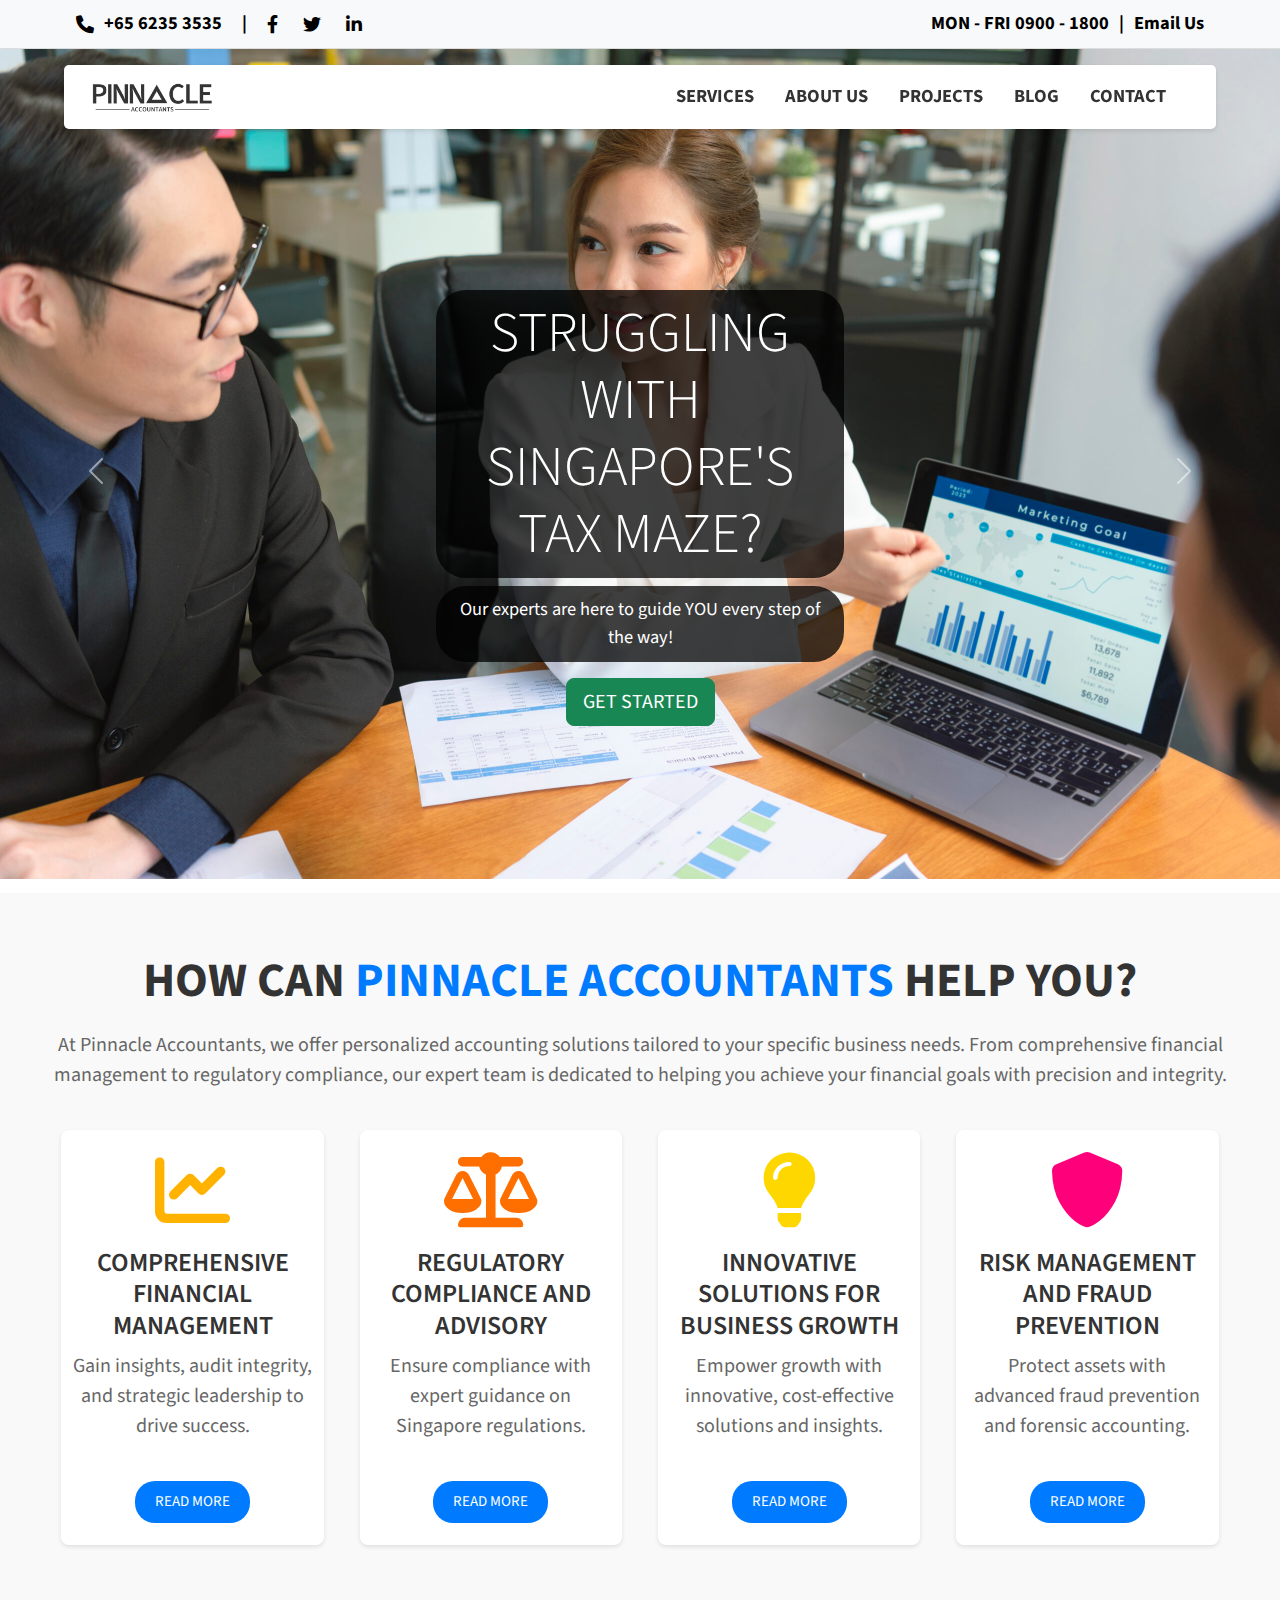
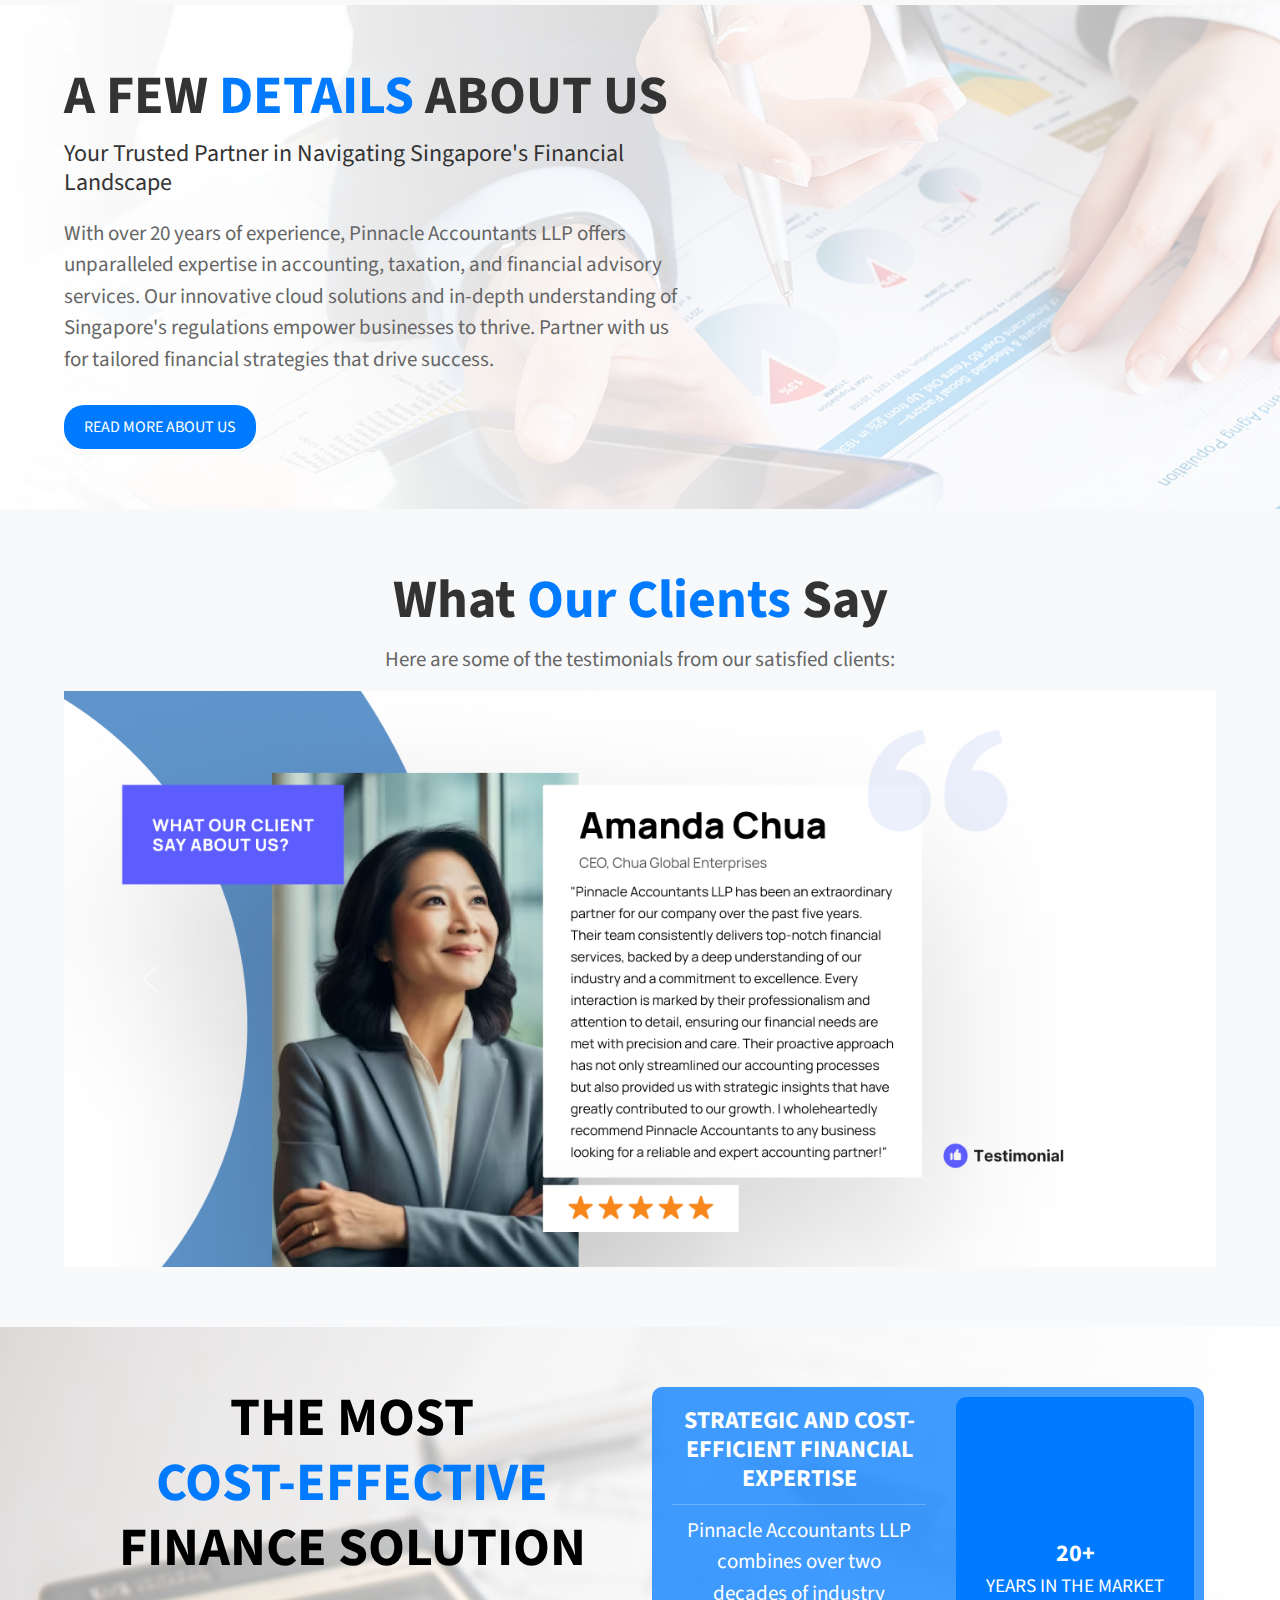
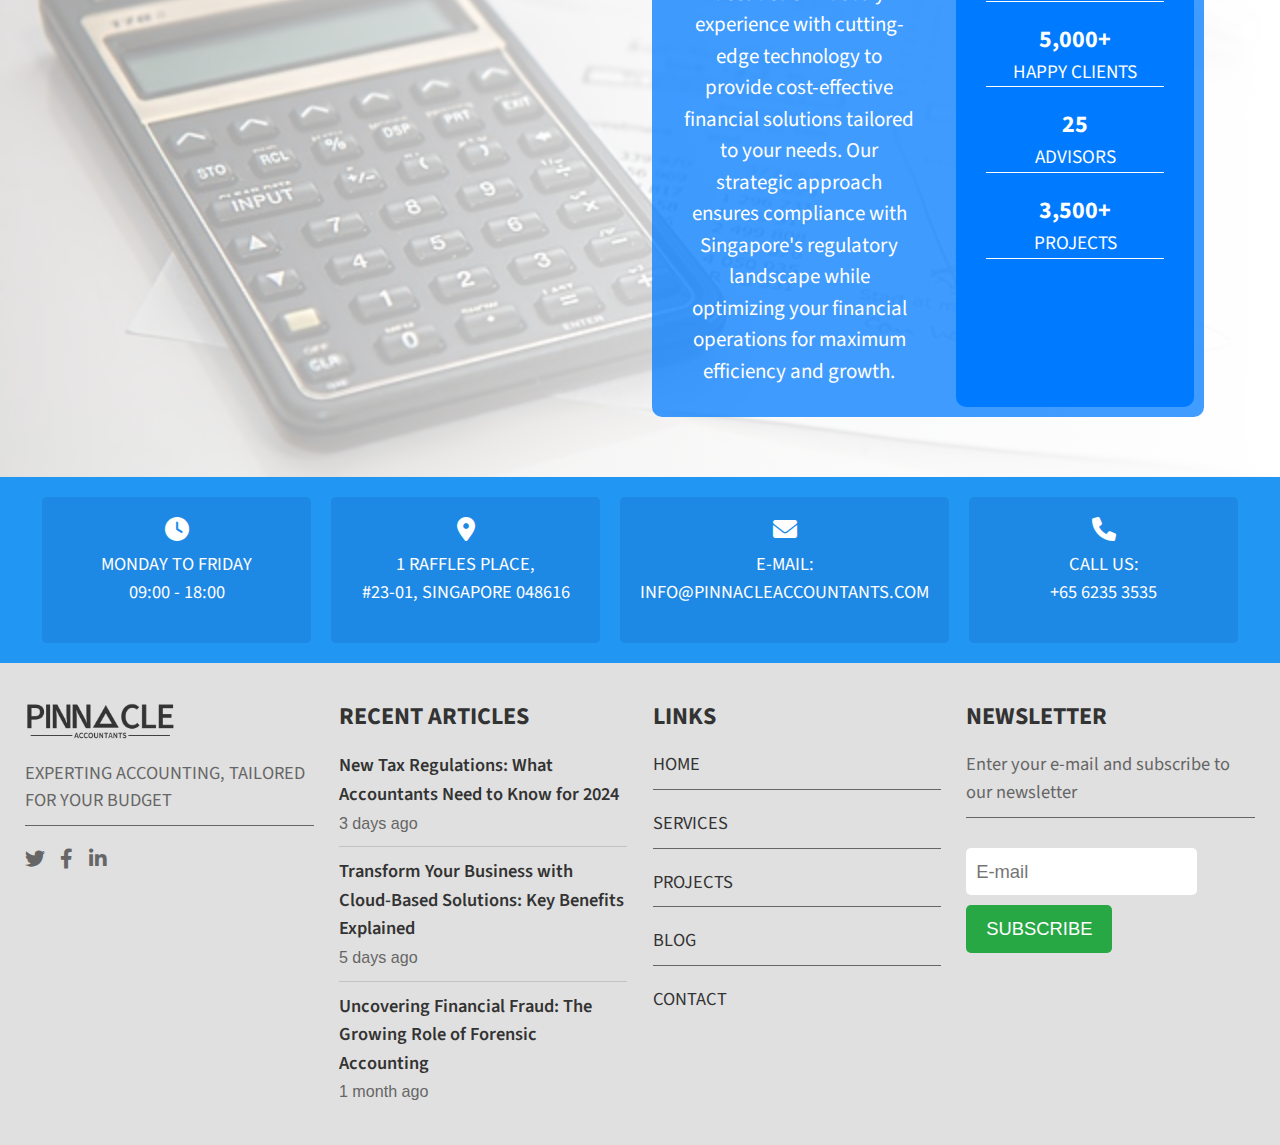
==== index.html @ a3f53d1e "chanegd the colour" ====
<!DOCTYPE html>
<html lang="en">

<head>
    <meta charset="UTF-8">
    <meta name="viewport" content="width=device-width, initial-scale=1.0">
    <title>Home | Pinnacle Associates LLP</title>
    <link rel="icon" type="image/x-icon" href="static/icons/favicon.ico">
    <link href="https://cdn.jsdelivr.net/npm/bootstrap@5.3.3/dist/css/bootstrap.min.css" rel="stylesheet">
    <link rel="stylesheet" href="https://cdnjs.cloudflare.com/ajax/libs/font-awesome/6.0.0-beta3/css/all.min.css">
    <link href="https://fonts.googleapis.com/css2?family=Source+Sans+3:wght@400;700&display=swap" rel="stylesheet">
    <link rel="stylesheet" href="styles.css">
</head>

<body>
    <!-- Header -->
    <!-- Top Navbar -->
    <nav class="header-top-navbar">
        <div class="container-fluid">
            <div class="row align-items-center">
                <div class="col-md-6 d-flex justify-content-start">
                    <div class="contact-info">
                        <i class="fas fa-phone"></i><span>+65 6235 3535</span>
                        <span class="divider">|</span>
                        <i class="fab fa-facebook-f"></i>
                        <i class="fab fa-twitter"></i>
                        <i class="fab fa-linkedin-in"></i>
                    </div>
                </div>
                <div class="col-md-6 d-flex justify-content-end">
                    <div class="working-hours">
                        <span>MON - FRI 0900 - 1800</span>
                        <span class="divider">|</span>
                        <span>Email Us</span>
                    </div>
                </div>
            </div>
        </div>
    </nav>

    <!-- Main Carousel -->
    <div id="mainCarousel" class="carousel slide" data-bs-ride="carousel">
        <!-- Main Navbar (fixed position within the carousel) -->
        <nav class="navbar navbar-expand-lg navbar-light header-main-navbar">
            <div class="container-fluid header-navbar-container">
                <a class="navbar-brand" href="#">
                    <img src="./static/logo/logo.png" alt="Logo" height="30">
                </a>
                <button class="navbar-toggler" type="button" data-bs-toggle="collapse"
                    data-bs-target="#headerMainNavbar" aria-controls="headerMainNavbar" aria-expanded="false"
                    aria-label="Toggle navigation">
                    <span class="navbar-toggler-icon"></span>
                </button>
                <div class="collapse navbar-collapse" id="headerMainNavbar">
                    <ul class="navbar-nav ms-auto">
                        <li class="nav-item">
                            <a class="nav-link" href="services.html">SERVICES</a>
                        </li>
                        <li class="nav-item">
                            <a class="nav-link" href="#">ABOUT US</a>
                        </li>
                        <li class="nav-item">
                            <a class="nav-link" href="#">PROJECTS</a>
                        </li>
                        <li class="nav-item">
                            <a class="nav-link" href="#">BLOG</a>
                        </li>
                        <li class="nav-item">
                            <a class="nav-link" href="contact.html">CONTACT</a>
                        </li>
                    </ul>
                </div>
            </div>
        </nav>
        <div class="carousel-inner">
            <!-- Item 1 Carousel -->
            <div class="carousel-item active">
                <img src="./static/index_page/index_carousel_1.jpg" class="d-block w-100" alt="...">
                <div class="carousel-caption d-none d-md-block">
                    <h1 class="display-4">STRUGGLING WITH SINGAPORE'S TAX MAZE?</h1>
                    <p>Our experts are here to guide YOU every step of the way!</p>
                    <a href="#" class="btn btn-success btn-lg">GET STARTED</a>
                </div>
            </div>
            <!-- Item 2 Carousel -->
            <div class="carousel-item">
                <img src="./static/index_page/index_carousel_2.jpg" class="d-block w-100" alt="...">
                <div class="carousel-caption d-none d-md-block">
                    <h1 class="display-4">UNLOCKING NEW OPPORTUNITIES IN SINGAPORE?</h1>
                    <p>Tailored Accounting Solutions From Industry Experts for Local Success! </p>
                    <a href="#" class="btn btn-success btn-lg">GET STARTED</a>
                </div>
            </div>
            <!-- Item 3 Carousel -->
            <div class="carousel-item">
                <img src="./static/index_page/index_carousel_3.png" class="d-block w-100" alt="...">
                <div class="carousel-caption d-none d-md-block">
                    <h1 class="display-4">COMPANY ALIGNED WITH SINGAPORE'S REGULATIONS?</h1>
                    <p>Partner With Us for A Peace of Mind!</p>
                    <a href="#" class="btn btn-success btn-lg">GET STARTED</a>
                </div>
            </div>
        </div>
        <button class="carousel-control-prev" type="button" data-bs-target="#mainCarousel" data-bs-slide="prev"
            style="z-index: 1;">
            <span class="carousel-control-prev-icon" aria-hidden="true"></span>
            <span class="visually-hidden">Previous</span>
        </button>
        <button class="carousel-control-next" type="button" data-bs-target="#mainCarousel" data-bs-slide="next"
            style="z-index: 1;">
            <span class="carousel-control-next-icon" aria-hidden="true"></span>
            <span class="visually-hidden">Next</span>
        </button>
    </div>
    <!-- Header Ends -->

    <!-- Services Section -->
    <div id="index-services" class="services-section">
        <div class="container-fluid text-center">
            <h2>HOW CAN <span class="highlight">PINNACLE ACCOUNTANTS</span> HELP YOU?</h2>
            <p>At Pinnacle Accountants, we offer personalized accounting solutions tailored to your specific business needs. From comprehensive financial management to regulatory compliance, our expert team is dedicated to helping you achieve your financial goals with precision and integrity.</p>
            <div class="services-row">
                <div class="service-box">
                    <i class="icon fas fa-chart-line" style="color: #ffb300;"></i>
                    <h3>COMPREHENSIVE FINANCIAL MANAGEMENT</h3>
                    <p>Gain insights, audit integrity, and strategic leadership to drive success.</p>
                    <button class="btn btn-primary">Read More</button>
                </div>
                <div class="service-box">
                    <i class="icon fas fa-balance-scale" style="color: #ff6f00;"></i>
                    <h3>REGULATORY COMPLIANCE AND ADVISORY</h3>
                    <p>Ensure compliance with expert guidance on Singapore regulations.</p>
                    <button class="btn btn-primary">Read More</button>
                </div>
                <div class="service-box">
                    <i class="icon fas fa-lightbulb" style="color: #ffd700"></i>
                    <h3>INNOVATIVE SOLUTIONS FOR BUSINESS GROWTH</h3>
                    <p>Empower growth with innovative, cost-effective solutions and insights.</p>
                    <button class="btn btn-primary">Read More</button>
                </div>
                <div class="service-box">
                    <i class="icon fas fa-shield-alt" style="color: #ff007b;"></i>
                    <h3>RISK MANAGEMENT AND FRAUD PREVENTION</h3>
                    <p>Protect assets with advanced fraud prevention and forensic accounting.</p>
                    <button class="btn btn-primary">Read More</button>
                </div>
            </div>
        </div>
    </div>
    <!-- End Services Section -->

    <!-- Details Section -->
    <div id="index-details" class="details-section">
        <div class="details-content">
            <h2>A FEW <span class="highlight">DETAILS</span> ABOUT US</h2>
            <h3>Your Trusted Partner in Navigating Singapore's Financial Landscape</h3>
            <p>
                With over 20 years of experience, Pinnacle Accountants LLP offers unparalleled expertise in accounting,
                taxation, and financial advisory services. Our innovative cloud solutions and in-depth understanding of
                Singapore's regulations empower businesses to thrive. Partner with us for tailored financial strategies
                that drive success. </p>
            <button class="btn btn-primary">Read more about us</button>
        </div>
    </div>
    <!-- End Details Section -->

    <!-- Testimonial Section -->
    <div id="index-testimonial" class="testimonial-section">
        <div class="testimonial-content text-center">
            <h2>What <span class="highlight">Our Clients</span> Say</h2>
            <p>Here are some of the testimonials from our satisfied clients:</p>
        </div>

        <div id="testimonialCarousel" class="carousel slide" data-bs-ride="carousel">
            <div class="carousel-inner">
                <div class="carousel-item active">
                    <img src="./static/index_page/testimonials/slide1.png" class="d-block w-100" alt="Testimonial 1">
                    <div class="carousel-caption d-none d-md-block">
                    </div>
                </div>
                <div class="carousel-item">
                    <img src="./static/index_page/testimonials/slide2.png" class="d-block w-100" alt="Testimonial 2">
                    <div class="carousel-caption d-none d-md-block">
                    </div>
                </div>
                <div class="carousel-item">
                    <img src="./static/index_page/testimonials/slide3.png" class="d-block w-100" alt="Testimonial 2">
                    <div class="carousel-caption d-none d-md-block">
                    </div>
                </div>
            </div>
            <button class="carousel-control-prev" type="button" data-bs-target="#testimonialCarousel"
                data-bs-slide="prev">
                <span class="carousel-control-prev-icon" aria-hidden="true"></span>
                <span class="visually-hidden">Previous</span>
            </button>
            <button class="carousel-control-next" type="button" data-bs-target="#testimonialCarousel"
                data-bs-slide="next">
                <span class="carousel-control-next-icon" aria-hidden="true"></span>
                <span class="visually-hidden">Next</span>
            </button>
        </div>
    </div>
    <!-- stats section -->
    <div id="index-stats" class="stats-section">
        <div class="container-fluid">
            <div class="row">
                <div class="col-lg-6">
                    <h2 class="title">
                        THE MOST <span class="highlight"><br>COST-EFFECTIVE</span><br> FINANCE SOLUTION
                    </h2>
                </div>
                <div class="col-lg-6">
                    <div class="stats-content d-flex">
                        <div class="info-box">
                            <h2>STRATEGIC AND COST-EFFICIENT FINANCIAL EXPERTISE</h2>
                            <hr>
                            <p>
                                Pinnacle Accountants LLP combines over two decades of industry experience with
                                cutting-edge technology to provide cost-effective financial solutions tailored to your
                                needs. Our strategic approach ensures compliance with Singapore's regulatory landscape
                                while optimizing your financial operations for maximum efficiency and growth.
                            </p>
                        </div>
                        <ul class="stats-list">
                            <li><strong>20+</strong> YEARS IN THE MARKET</li>
                            <li><strong>5,000+</strong> HAPPY CLIENTS</li>
                            <li><strong>25</strong> ADVISORS</li>
                            <li><strong>3,500+</strong> PROJECTS</li>
                        </ul>
                    </div>
                </div>
            </div>
        </div>
    </div>
    <!-- Footer Starts -->
    <footer>
        <!-- Contact Us Section -->
        <div class="contact-us">
            <div class="contact-box">
                <i class="fas fa-clock"></i>
                <p>MONDAY TO FRIDAY<br>09:00 - 18:00</p>
            </div>
            <div class="contact-box">
                <i class="fas fa-map-marker-alt"></i>
                <p>1 RAFFLES PLACE,<br>#23-01, SINGAPORE 048616</p>
            </div>
            <div class="contact-box">
                <i class="fas fa-envelope"></i>
                <p>E-MAIL:<br>INFO@PINNACLEACCOUNTANTS.COM</p>
            </div>
            <div class="contact-box">
                <i class="fas fa-phone"></i>
                <p>CALL US:<br>+65 6235 3535</p>
            </div>
        </div>

        <!-- Bottom Footer -->
        <div class="footer-bottom">
            <div class="footer-section">
                <img src="./static/logo/logo.png" alt="PALLP Logo" class="footer-logo">
                <p>EXPERTING ACCOUNTING, TAILORED FOR YOUR BUDGET</p>
                <div class="social-icons">
                    <i class="fab fa-twitter"></i>
                    <i class="fab fa-facebook-f"></i>
                    <i class="fab fa-linkedin-in"></i>
                </div>
            </div>
            <div class="footer-section">
                <h2>RECENT ARTICLES</h2>
                <div class="news-item">
                    <a href="#">New Tax Regulations: What Accountants Need to Know for 2024</a>
                    <br><small>3 days ago</small>
                </div>
                <hr>
                <div class="news-item">
                    <a href="#">Transform Your Business with Cloud-Based Solutions: Key Benefits Explained</a>
                    <br><small>5 days ago</small>
                </div>
                <hr>
                <div class="news-item">
                    <a href="#">Uncovering Financial Fraud: The Growing Role of Forensic Accounting</a>
                    <br><small>1 month ago</small>
                </div>
            </div>
            <div class="footer-section" id="footer-links">
                <h2>LINKS</h2>
                <p><a href="index.html">HOME</a></p>
                <p><a href="services.html">SERVICES</a></p>
                <p><a href="#">PROJECTS</a></p>
                <p><a href="#">BLOG</a></p>
                <p><a href="contact.html">CONTACT</a></p>
            </div>
            <div class="footer-section">
                <h2>NEWSLETTER</h2>
                <p>Enter your e-mail and subscribe to our newsletter</p>
                <input type="email" placeholder="E-mail">
                <button>SUBSCRIBE</button>
            </div>
        </div>
    </footer>
    <!-- Footer Ends -->

    <!-- Bootstrap JS -->
    <script src="https://cdn.jsdelivr.net/npm/bootstrap@5.3.3/dist/js/bootstrap.bundle.min.js"></script>
</body>

</html>
---- styles.css ----
/* Body Styles */
body {
    font-family: 'Source Sans 3', sans-serif;
    font-size: 115% !important;
}

* {
    box-sizing: border-box;
}

body, html {
    overflow-x: hidden;
}

h1, h2, h3, h4, h5, h6, p, a, nav, footer {
    font-family: 'Source Sans 3', sans-serif;
    
}

/* Header CSS Start */

/* General Header Styles */
.header-top-navbar {
    background-color: #f8f9fa;
    padding: 10px 5%;
    font-weight: bold;
    color: black;
    border-bottom: 1px solid #ddd;
}

.contact-info,
.working-hours {
    display: flex;
    align-items: center;
    gap: 10px; 
    color: black;
}

.contact-info i,
.contact-info span,
.working-hours span {
    color: black;
}

.contact-info .divider {
    margin: 0 10px;
    color: black;
}

.contact-info i {
    font-size: 18px;
}

.contact-info span,
.working-hours span {
    cursor: pointer;
}

.contact-info i:hover,
.working-hours span:hover {
    color: #007bff;
}

.contact-info i + i {
    margin-left: 15px;
}


/* Main Navbar Styles */
.header-main-navbar {
    position: absolute;
    top: 2%;
    left: 5%;
    right: 5%;
    background-color: white;
    border-radius: 5px;
    padding: 10px 15px;
    box-shadow: 0 2px 4px rgba(0, 0, 0, 0.1);
    font-optical-sizing: auto;
    font-weight: bold;
    font-style: normal;
    z-index: 3;
}

.header-navbar-container {
    margin: 0 auto;
}

.header-main-navbar .navbar-brand img {
    max-height: 50px;
}

.header-main-navbar .navbar-nav .nav-link {
    color: #333;
    font-weight: bold;
    margin-right: 15px;
}

.header-main-navbar .navbar-nav .nav-link:hover {
    color: #007bff;
}

/* Carousel Styles */
.carousel-inner {
    position: relative;
}

#mainCarousel .carousel-item {
    height: calc(100vh - 56px);
    background-size: cover;
    background-position: center;
}

#mainCarousel .carousel-caption {
    position: absolute;
    top: 50%;
    left: 50%;
    transform: translate(-50%, -50%);
    color: white;
    text-align: center;
    padding: 20px;
    z-index: 2;
}

#mainCarousel .carousel-caption h1,
#mainCarousel .carousel-caption p {
    background: rgba(0, 0, 0, 0.75);
    padding: 10px;
    border-radius: 30px;
}

#mainCarousel .carousel-control-prev-icon,
#mainCarousel .carousel-control-next-icon {
    background-color: transparent;
    border-radius: 50%;
}

/* Header CSS Ends */

/* Header for contact and services*/
/* Carousel Image Container */
/* Custom Main Navbar for Services and Contact Pages */
.custom-main-navbar {
    position: absolute;
    top: 2%;
    left: 5%;
    right: 5%;
    background-color: rgba(255, 255, 255, 0.8); 
    z-index: 1000;
    padding: 10px;
    border-radius: 5px;
    font-optical-sizing: auto;
    font-weight: bold;
    font-style: normal;
    box-shadow: 0 2px 4px rgba(0, 0, 0, 0.1);
}

.custom-main-navbar .navbar-brand img {
    max-height: 50px;
}

.custom-main-navbar .navbar-nav .nav-link {
    color: #333;
    font-weight: bold;
    margin-right: 15px;
}

.custom-main-navbar .navbar-nav .nav-link:hover {
    color: #007bff;
}

/* Carousel Image Container */
.carousel-image-container {
    position: relative;
    width: 100%;
    height: 650px;
    overflow: hidden;
}

.carousel-image {
    width: 100%;
    height: 100%;
    object-fit: cover;
    background-color: rgba(0, 0, 0, 0.2); 
}

.carousel-text {
    position: absolute;
    top: 50%;
    left: 50%;
    transform: translate(-50%, -50%);
    text-align: center;
    color: white;
    background: rgba(0, 0, 0, 0.75); 
    padding: 20px;
}

.carousel-text h1,
.carousel-text p {
    margin: 0;
}

/* Footer Divider */
.footer-divider {
    border: 0;
    border-top: 1px solid #666;
    margin: 20px 0;
}

/* Footer Links */
.footer-section p {
    margin-bottom: 10px;
    position: relative;
}

.footer-section p:not(:last-child) {
    border-bottom: 1px solid #666;
    padding-bottom: 10px;
    margin-bottom: 20px;
}

/* Header for contact and services ends here */

/* Footer CSS Starts */
footer {
    font-family: Arial, sans-serif;
    color: #fff;
    margin: 0;
    padding: 0;
}

/* Contact Us Section */
.contact-us {
    display: flex;
    justify-content: space-around;
    background-color: #2196F3;
    padding: 20px 2.5%;
}

.contact-box {
    flex: 1;
    margin: 0 10px;
    text-align: center;
    padding: 20px;
    background-color: #1e88e5;
    border-radius: 5px;
}

.contact-box i {
    font-size: 24px;
    margin-bottom: 10px;
    display: block;
}

/* Bottom Footer */
.footer-bottom {
    display: flex;
    justify-content: space-around;
    background-color: #e0e0e0;
    padding: 40px 1%;
    color: #666666;
    border-top: none;
}

.footer-section {
    flex: 1;
    margin: 0 1%;
    text-align: left;
}

.footer-logo {
    width: 150px;
    margin-bottom: 20px;
}

.footer-section h2 {
    color: #333333;
    margin-bottom: 20px;
    font-size: 24px;
    font-weight: bold;
}

.footer-section p {
    color: #666666;
    margin-bottom: 10px;
    position: relative;
}

.footer-section p:not(:last-child) {
    border-bottom: 1px solid #666666;
    padding-bottom: 10px;
    margin-bottom: 20px;
}

.news-item a, .footer-section a {
    color: #333333;
    text-decoration: none;
    font-weight: 600;
}

.news-item a:hover, .footer-section a:hover {
    text-decoration: underline;
}

#footer-links a {
    font-weight: normal; 
    color: #333333; 
    text-decoration: none; 
}

#footer-links a:hover {
    text-decoration: underline;
}

hr {
    border: 0;
    border-top: 1px solid #666;
    margin: 10px 0;
}

.social-icons {
    margin-top: 20px;
}

.footer-section .social-icons i {
    font-size: 20px;
    margin-right: 10px;
    cursor: pointer;
}

.footer-section input[type="email"] {
    padding: 10px;
    margin-top: 10px;
    width: 80%;
    border: none;
    border-radius: 5px;
}

.footer-section button {
    padding: 10px 20px;
    background-color: #28a745;
    color: #fff;
    border: none;
    cursor: pointer;
    margin-top: 10px;
    border-radius: 5px;
}

.footer-section button:hover {
    background-color: #218838;
}

/* Footer CSS Ends */

/* index.html CSS */

#index-services {
    padding: 60px 0;
    background-color: #f9f9f9;
}

#index-services h2 {
    font-size: 48px;
    font-weight: 700;
    color: #333;
    margin-bottom: 20px;
}

#index-services .highlight {
    color: #007bff;

}

#index-services p {
    font-size: 20px;
    color: #666;
    margin-bottom: 40px;
}

.services-row {
    display: flex;
    justify-content: space-between;
    align-items: center;
    margin: 0 2.5%; 
}

.service-box {
    background-color: #fff;
    max-width:fit-content;
    max-height: fit-content;
    column-gap: 4vw;
    padding: 22px 10px;
    border-radius: 8px;
    box-shadow: 0 2px 4px rgba(0, 0, 0, 0.1);
    transition: transform 0.3s;
    flex: 1;
    margin: 0 1.5%; 
    display: flex;
    flex-direction: column;
    align-items: center;
    justify-content: space-between;
}

.service-box:hover {
    transform: translateY(-5px);
}

.service-box .icon {
    font-size: 75px;
    color: #007bff;
    margin-bottom: 20px;
}

.service-box h3 {
    font-size: 26px;
    font-weight: 600;
    color: #333;
    margin-bottom: 10px;
    text-align: center;
}

.service-box p {
    font-size: 21px;
    color: #666;
    margin-bottom: 20px;
    text-align: center;
}

.service-box .btn {
    font-size: 15px;
    background-color: #007bff;
    color: #fff;
    border: none;
    border-radius: 20px;
    padding: 10px 20px;
    text-transform: uppercase;
}

.service-box .btn:hover {
    background-color: #0056b3;
}

/* Details section */
#index-details {
    position: relative;
    background-image: url('./static/index_page/about_us.jpg');
    background-size: cover;
    background-position: center;
    padding: 60px 0;
    color: #fff;
}

#index-details::before {
    content: '';
    position: absolute;
    top: 0;
    left: 0;
    width: 100%;
    height: 100%;
    background: linear-gradient(to right, rgba(255, 255, 255, 1), rgba(255, 255, 255, 0.7));
    z-index: 1;
}

.details-content {
    position: relative;
    z-index: 2;
    max-width: 620px;
    margin-left: 5vw;
    color: #333;
}

.details-content h2 {
    font-size: 54px;
    font-weight: 700;
    color: #333;
    margin-bottom: 10px;
}

.details-content h3 {
    font-size: 24px;
    font-weight: 400;
    color: #333;
    margin-bottom: 20px;
}

.details-content p  {
    font-size: 21px;
    color: #666;
    margin-bottom: 30px;
}

.details-content .highlight {
    color: #007bff;
}

.details-content .btn {
    font-size: 16px;
    background-color: #007bff;
    color: #fff;
    border: none;
    border-radius: 20px;
    padding: 10px 20px;
    text-transform: uppercase;
}

.details-content .btn:hover {
    background-color: #0056b3;
}

/* Testimonial Section Styles */
#index-testimonial {
    padding: 60px 5vw;
    background-color: #f8f9fa; 
  }
  
.testimonial-content h2 {
    font-size: 54px;
    font-weight: 700;
    color: #333;
    margin-bottom: 10px;
  }
  
.testimonial-content .highlight {
    color: #007bff;
}

.testimonial-content p {
    font-size: 21px;
    color: #666;
    /* margin-bottom: 20px; */
    text-align: center;
  }
  
  #testimonialCarousel .carousel-item {
    height: auto; /* Set height as needed */
    background-size: cover;
    background-position: center;
}

#testimonialCarousel .carousel-item img {
    width: 100%;
    height: auto;
}
  
  .carousel-control-prev-icon,
  .carousel-control-next-icon {
    background-color: transparent;
    border-radius: 50%;
  }
  
  /* Stats section */
  #index-stats {
    position: relative;
    background-image: linear-gradient(to right, rgba(255, 255, 255, 0.6), rgba(255, 255, 255, 1)), url('./static/index_page/cost-effective.jpg');
    background-size: cover;
    background-position: center;
    color: #333;
    padding: 60px 0;
    display: flex; 
    align-items: center; 
    justify-content: center; 
}
  
  .title {
    font-size: 54px;
    font-weight: 700;
    color: #000000;
    text-align: center;
    margin-left: 5vw;
  }
  
  .highlight {
    color: #007bff;
  }
  
  .stats-content {
    display: flex;
    background-color: rgba(0, 123, 255, 0.75);
    border-radius: 10px;
    overflow: hidden;
    margin-right: 5vw;
  }
  
  .info-box {
    flex: 2;
    padding: 20px;
    color: #fff;
  }
  
  .info-box h2 {
    font-size: 1.5rem;
    font-weight: bold;
    margin-bottom: 10px;
    text-align: center;
  }
  
  .info-box hr {
    border: 0;
    border-top: 1px solid #fff;
    margin: 10px 0;
  }
  
  .info-box p {
    font-size: 21px;
    color: #ffffff;
    margin: 10px;
    text-align: center;
  }
  
  .stats-list {
    margin: 10px;
    border-radius: 10px;
    background-color: #007bff;
    color: #fff;
    list-style: none;
    padding: 0 30px 10px;
    text-align: center;
    display: flex;
    flex-direction: column;
    justify-content: center;
  }
  
  .stats-list li {
    margin: 10px 0;
    font-size: 1.2rem;
    border-bottom: 1px solid #fff;
  }
  
  .stats-list strong {
    display: block;
    font-size: 1.5rem;
  }  
/* Stats Section End */

/* Services Start */
/* Services Header */
#services-services {
    padding: 10vh 2.5vw;
    background-color: #f9f9f9;
}

#services-services h2 {
    font-size: 54px;
    font-weight: 700;
    color: #333;
    margin-bottom: 20px;
}

#services-services .highlight {
    color: #007bff;

}

#services-services p {
    font-size: 24px;
    color: #666;
}

/* Services card */
#services-card {
    margin: 0 2.5vw;
    padding: 40px 0;
}

#services-card .services-grid {
    display: grid;
    grid-template-columns: repeat(4, 1fr);
    gap: 2vw;
}

#services-card .service-card {
    padding: 20px;
    border-radius: 8px;
    box-shadow: 0 2px 4px rgba(0, 0, 0, 0.5);
    text-align: center;
    transition: transform 0.3s;
    min-height: max-content;
}

#services-card .service-card:hover {
    transform: translateY(-5px);
}

#services-card .services-card-icon {
    font-size: 40px;
    margin-bottom: 30px;
    color: #333;
}

#services-card .services-card-h3 {
    font-size: 30px;
    font-weight: 700;
    color: #333;
    margin-bottom: 10px;
}

#services-card .services-card-p {
    font-size: 22px;
    color: #666;
    margin-bottom: 25px;
}

#services-card .services-card-button {
    font-size: 20px;
    background-color: #007bff;
    color: #fff;
    border: none;
    border-radius: 30px;
    padding: 10px 20px;
    cursor: pointer;
    transition: background-color 0.3s;
}

#services-card .services-card-button:hover {
    background-color: #0056b3;
}

/* Accordion Start */
.cloud-app-mockup{
    align-items: center;
    margin: 2.5vh 5vw 2.5vh 5vw;
}

.cloud-app-mockup img{
    max-width: 100%;
    height: auto;
}

.CBAS-services-container {
    margin: 2.5vh 5vw;
}

.CBAS-heading {
    font-weight: 700;
    padding-bottom: 10px;
    font-size: 24px;
    text-align: justify;
}

.CBAS-text {
    text-align: justify;
}

.CBAS-faq {
    padding-left: 2vw;
    padding-right: 2.5vw;
    text-align: justify;
}

.accordion-button {
    background-color: #f8f9fa;
    color: #333;
    font-weight: bold;
    border: none;
    border-radius: 5px;
    transition: background-color 0.3s ease;
}

.accordion-button:not(.collapsed) {
    color: #007bff;
    background-color: #e9ecef;
    box-shadow: inset 0 -1px 0 rgba(0, 0, 0, 0.125);
}

.accordion-button:focus {
    box-shadow: 0 0 0 0.2rem rgba(0, 123, 255, 0.25);
}

.accordion-item {
    border: none;
    margin-bottom: 10px;
}

.accordion-body {
    font-size: 20px !important;
    line-height: 1.5;
    color: #666;
    background-color: #ffffff;
    border-bottom: 1px solid #ddd;
    padding: 20px;
    text-align: justify;
}
/* Services CSS Ends*/

/* Contact CSS */
/* Services card */
#contact-card {
    margin: 0 2.5vw;
    padding: 40px 0;
}

#contact-card .services-grid {
    display: grid;
    grid-template-columns: repeat(3, 1fr);
    gap: 3vw;
}

#contact-card .service-card {
    padding: 20px;
    border-radius: 8px;
    box-shadow: 0 2px 4px rgba(0, 0, 0, 0.5);
    text-align: center;
    min-height: max-content;
}

#contact-card .services-card-icon {
    font-size: 40px;
    margin-bottom: 30px;
    color: #333; 
}

#contact-card .services-card-h3 {
    font-size: 30px;
    font-weight: 700;
    color: #333;
    margin-bottom: 10px;
}

#contact-card .services-card-p {
    font-size: 22px;
    color: #666;
    margin-bottom: 25px;
}

/* Message Header Section */
#message-services h2 {
    margin-top: 3vh;
    font-size: 54px;
    font-weight: 700;
    color: #333;
    margin-bottom: 20px;
}

#message-services .highlight {
    color: #007bff;
}

/* Contact Form Section */
.message-contact-form-container {
    margin: 2.5vh 2.5vw;
    padding: 20px;
    background-color: #f8f9fa;
    border-radius: 8px;
    box-shadow: 0 2px 4px rgba(0, 0, 0, 0.1);
    gap: 50px;
}

.message-contact-form-heading {
    font-size: 24px;
    font-weight: bold;
    margin-bottom: 20px;
    text-align: center;
}

.message-contact-form-subheading {
    margin-bottom: 20px;
    text-align: center;
}

.form-highlight{
    color: red;
}

.message-contact-form .form-label {
    font-weight: bold;
    color: #333;
}

.message-contact-form .form-control {
    border-radius: 5px;
}

.message-contact-form button {
    display: block;
    width: 25%;
    margin: 20px auto;
    padding: 10px;
    font-size: 16px;
    background-color: #007bff;
    color: white;
    border: none;
    border-radius: 5px;
    transition: background-color 0.3s;
    text-align: center;
}

.message-contact-form button:hover {
    background-color: #0056b3;
}


@media (max-width: 768px) {
    .message-contact-form .row {
        flex-direction: column;
    }

    .message-contact-form .col-md-6 {
        width: 100%;
    }
}
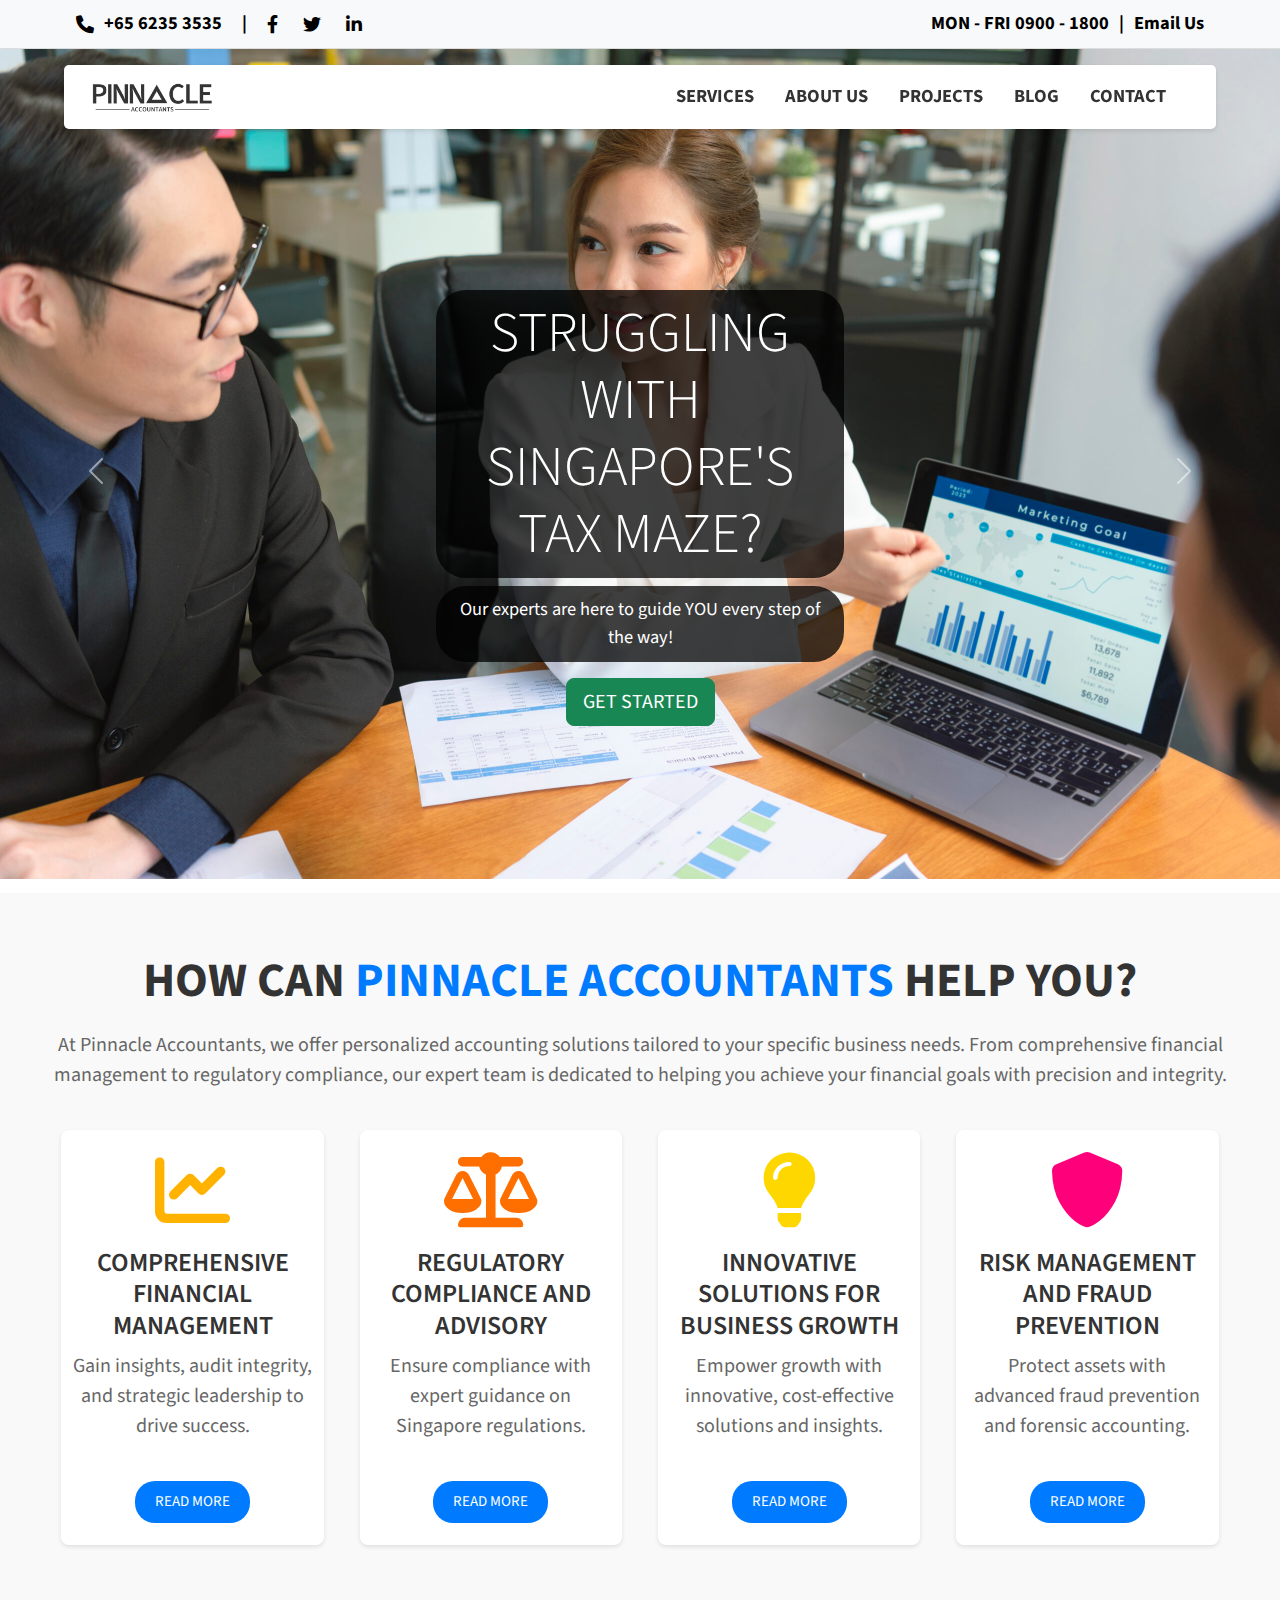
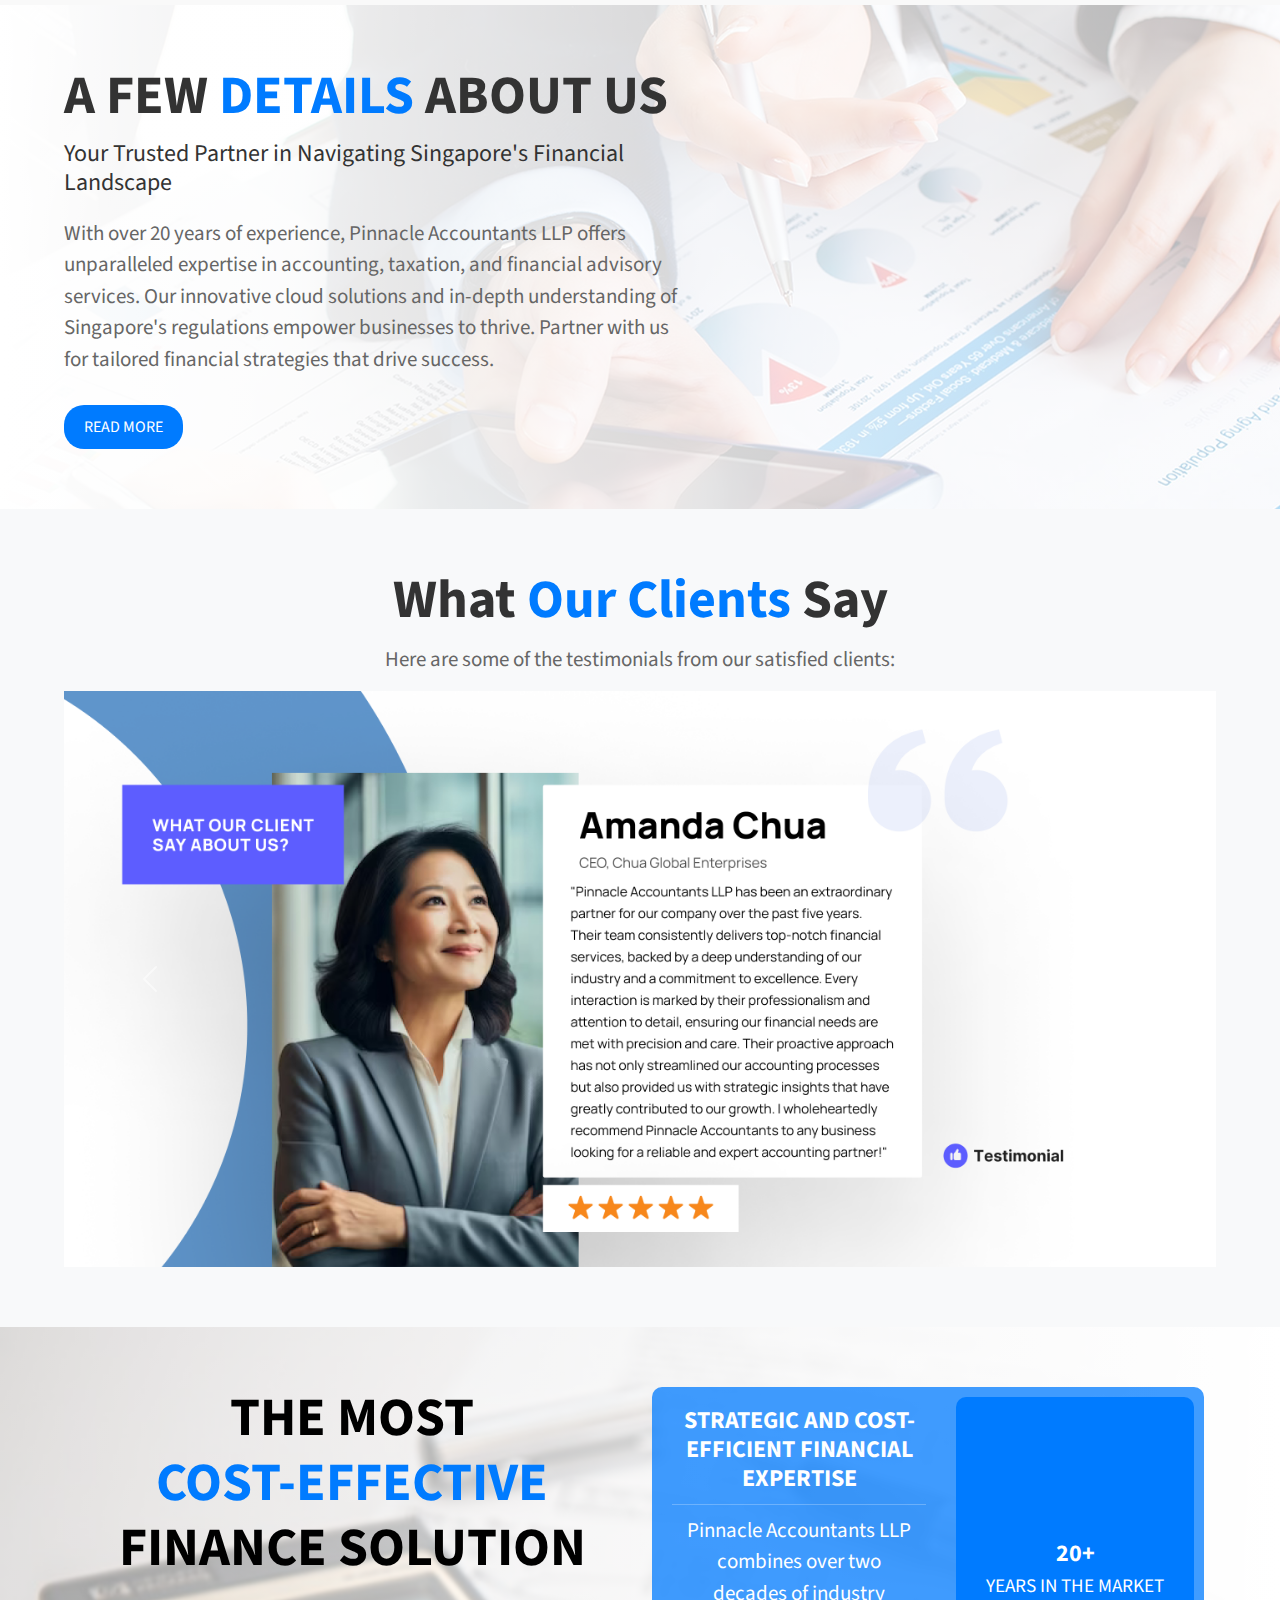
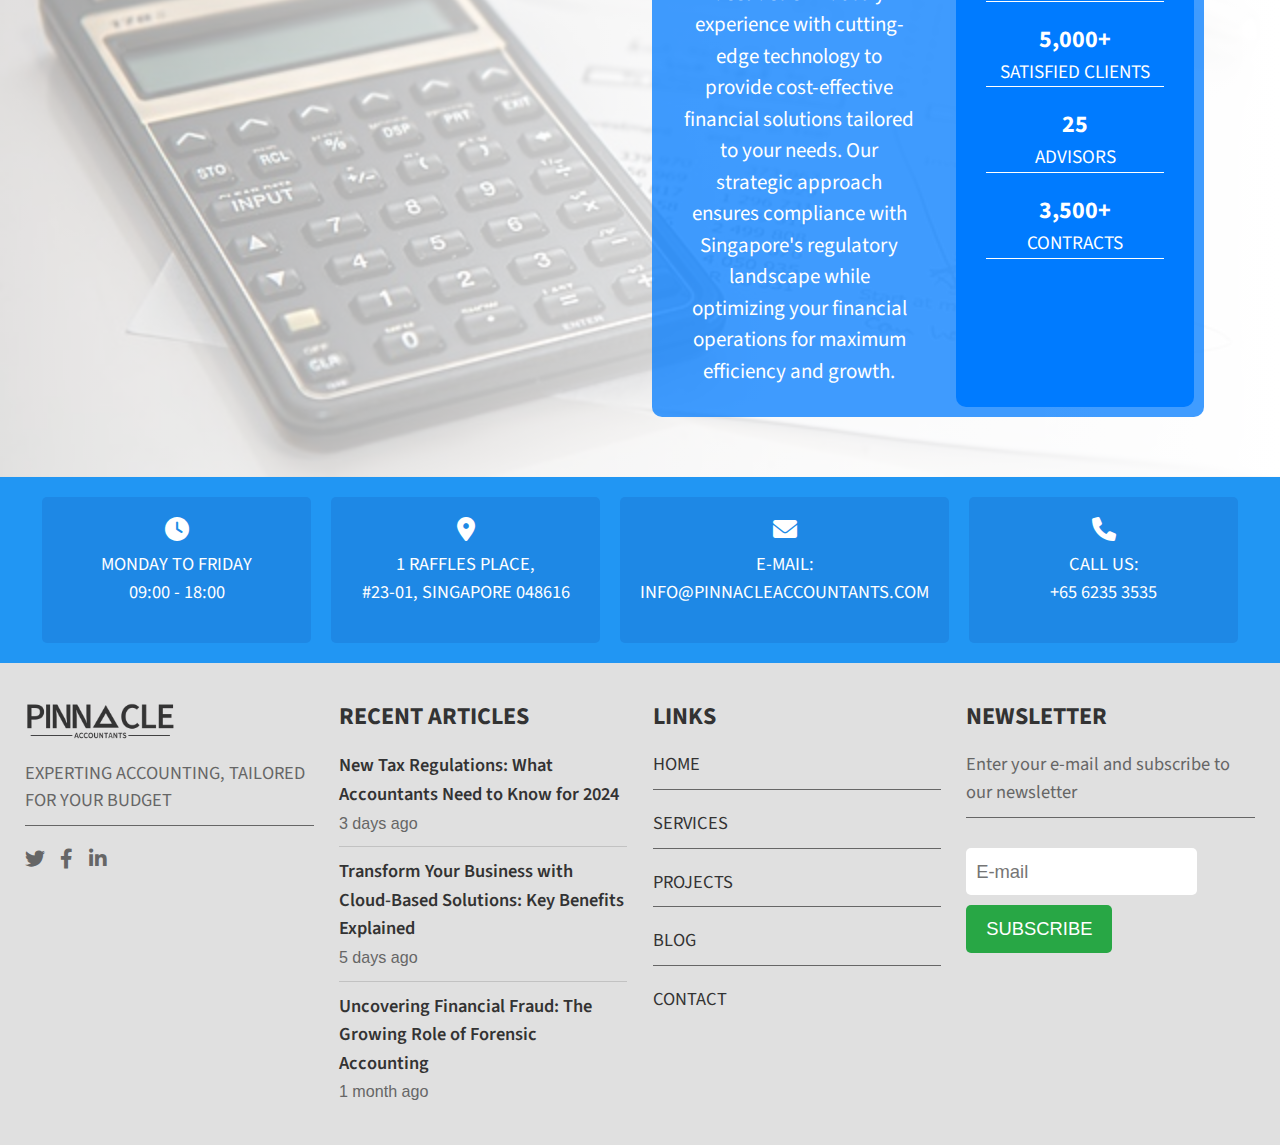
==== commit 2fc918e5: "updated thus far" ====
--- a/index.html
+++ b/index.html
@@ -95,7 +95,7 @@
             <div class="carousel-item">
                 <img src="./static/index_page/index_carousel_3.png" class="d-block w-100" alt="...">
                 <div class="carousel-caption d-none d-md-block">
-                    <h1 class="display-4">COMPANY ALIGNED WITH SINGAPORE'S REGULATIONS?</h1>
+                    <h1 class="display-4">IS YOUR COMPANY ACRA/IRAS COMPLIANT?</h1>
                     <p>Partner With Us for A Peace of Mind!</p>
                     <a href="#" class="btn btn-success btn-lg">GET STARTED</a>
                 </div>
@@ -159,7 +159,7 @@
                 taxation, and financial advisory services. Our innovative cloud solutions and in-depth understanding of
                 Singapore's regulations empower businesses to thrive. Partner with us for tailored financial strategies
                 that drive success. </p>
-            <button class="btn btn-primary">Read more about us</button>
+            <button class="btn btn-primary">Read More</button>
         </div>
     </div>
     <!-- End Details Section -->
@@ -224,9 +224,9 @@
                         </div>
                         <ul class="stats-list">
                             <li><strong>20+</strong> YEARS IN THE MARKET</li>
-                            <li><strong>5,000+</strong> HAPPY CLIENTS</li>
+                            <li><strong>5,000+</strong> SATISFIED CLIENTS</li>
                             <li><strong>25</strong> ADVISORS</li>
-                            <li><strong>3,500+</strong> PROJECTS</li>
+                            <li><strong>3,500+</strong> CONTRACTS</li>
                         </ul>
                     </div>
                 </div>
--- a/styles.css
+++ b/styles.css
@@ -193,6 +193,7 @@
     color: white;
     background: rgba(0, 0, 0, 0.75); 
     padding: 20px;
+    border-radius: 50px;
 }
 
 .carousel-text h1,
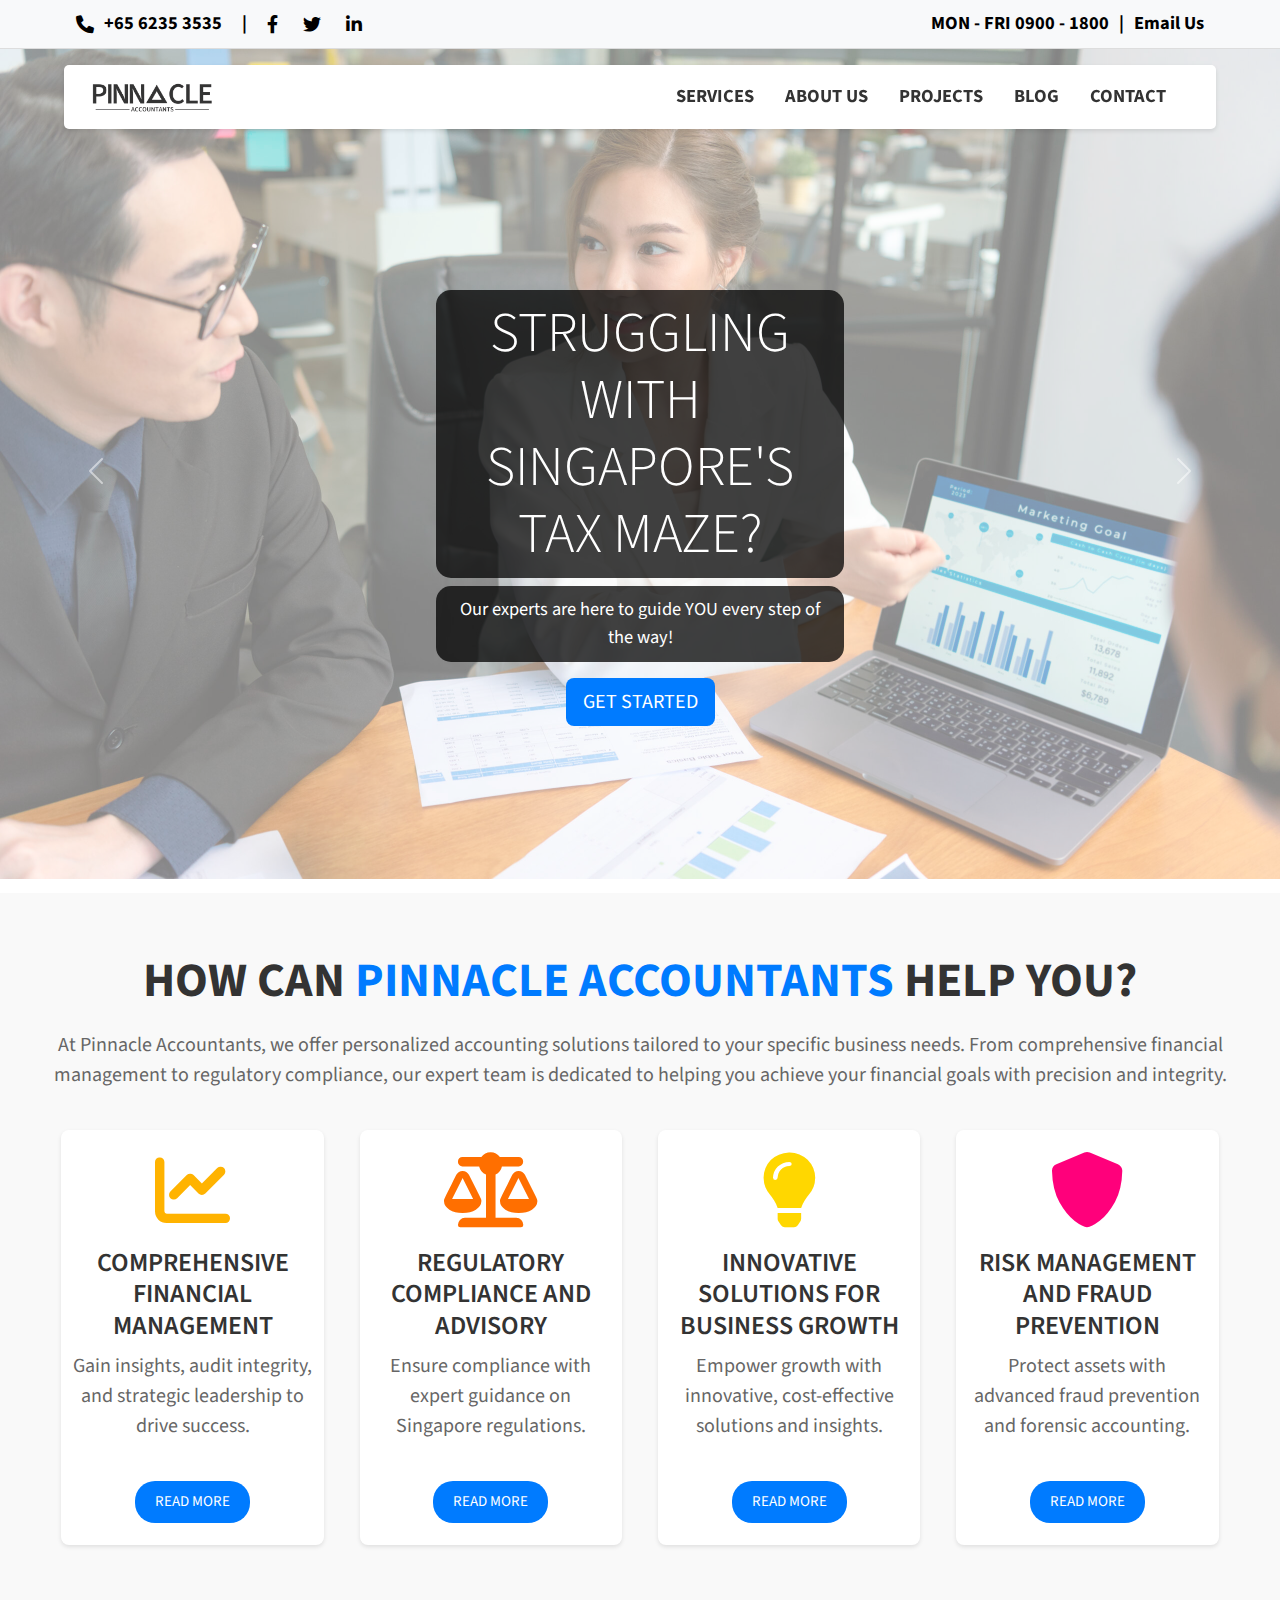
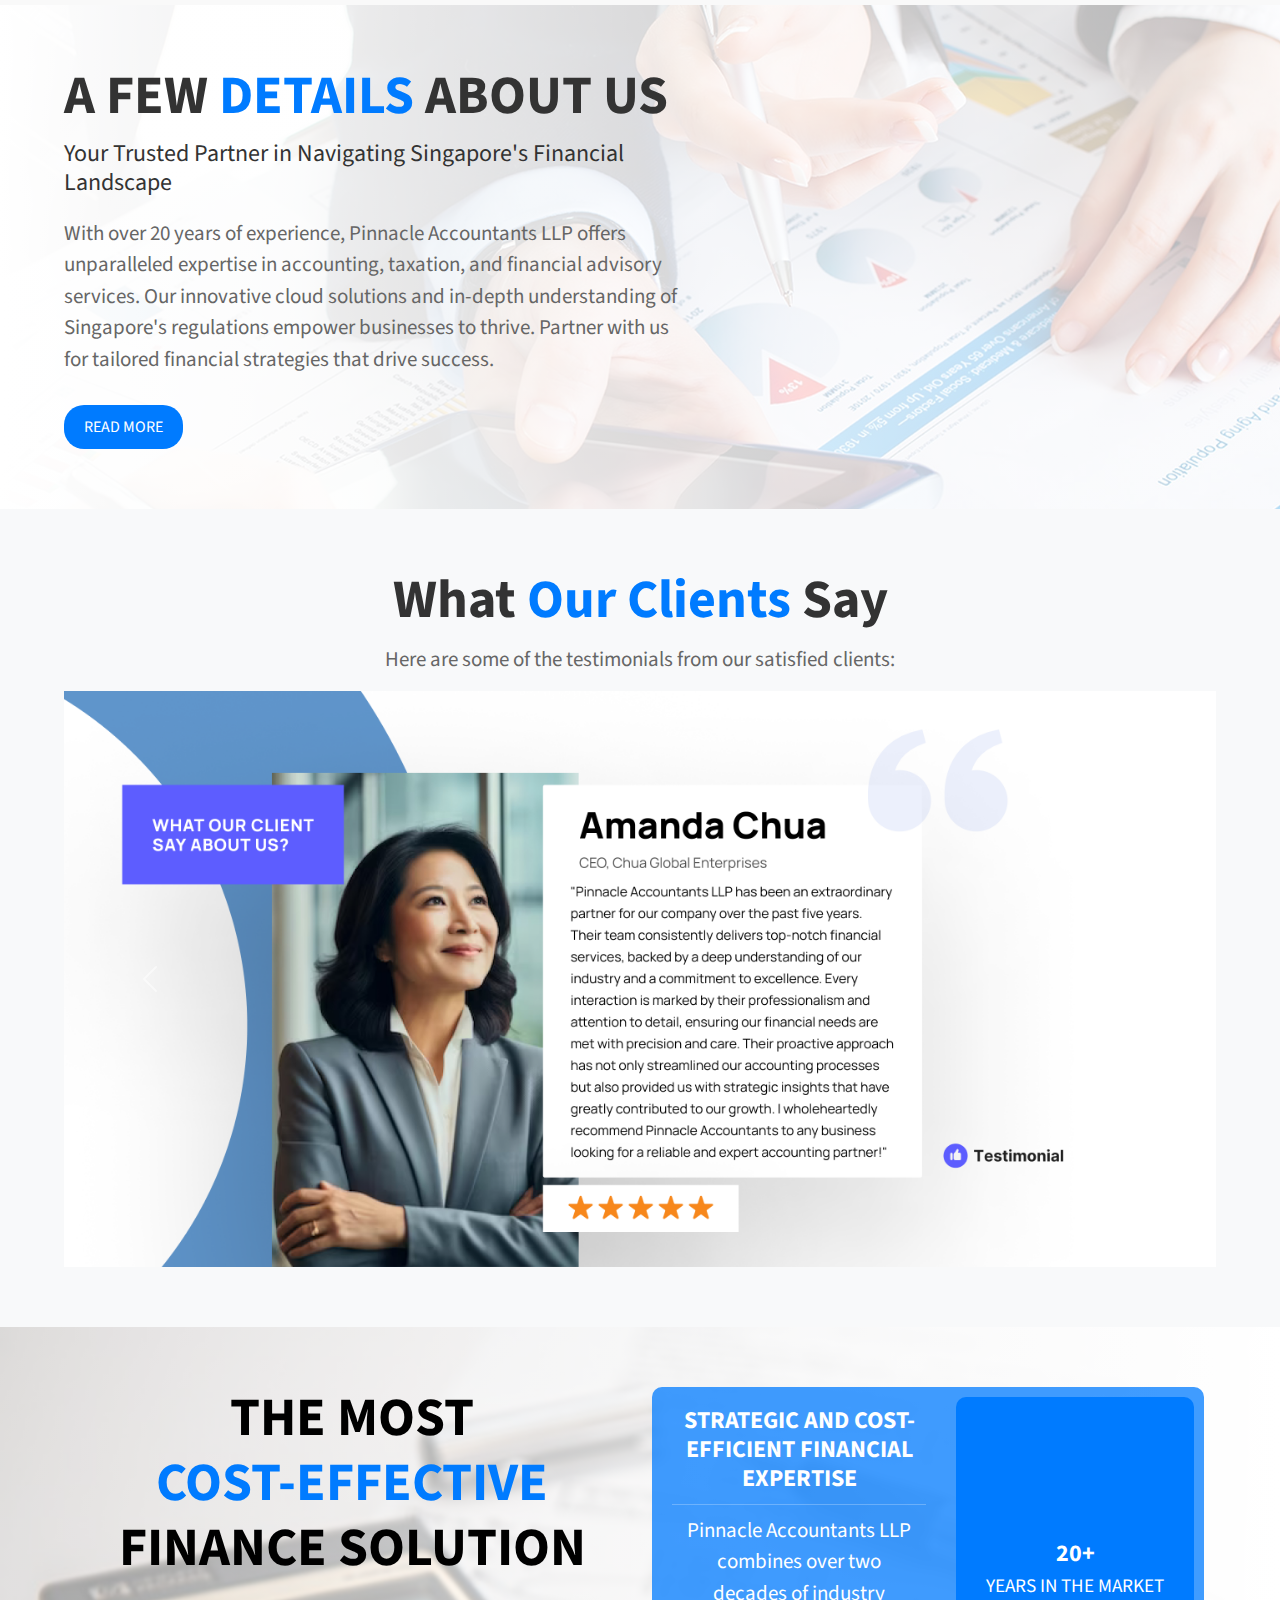
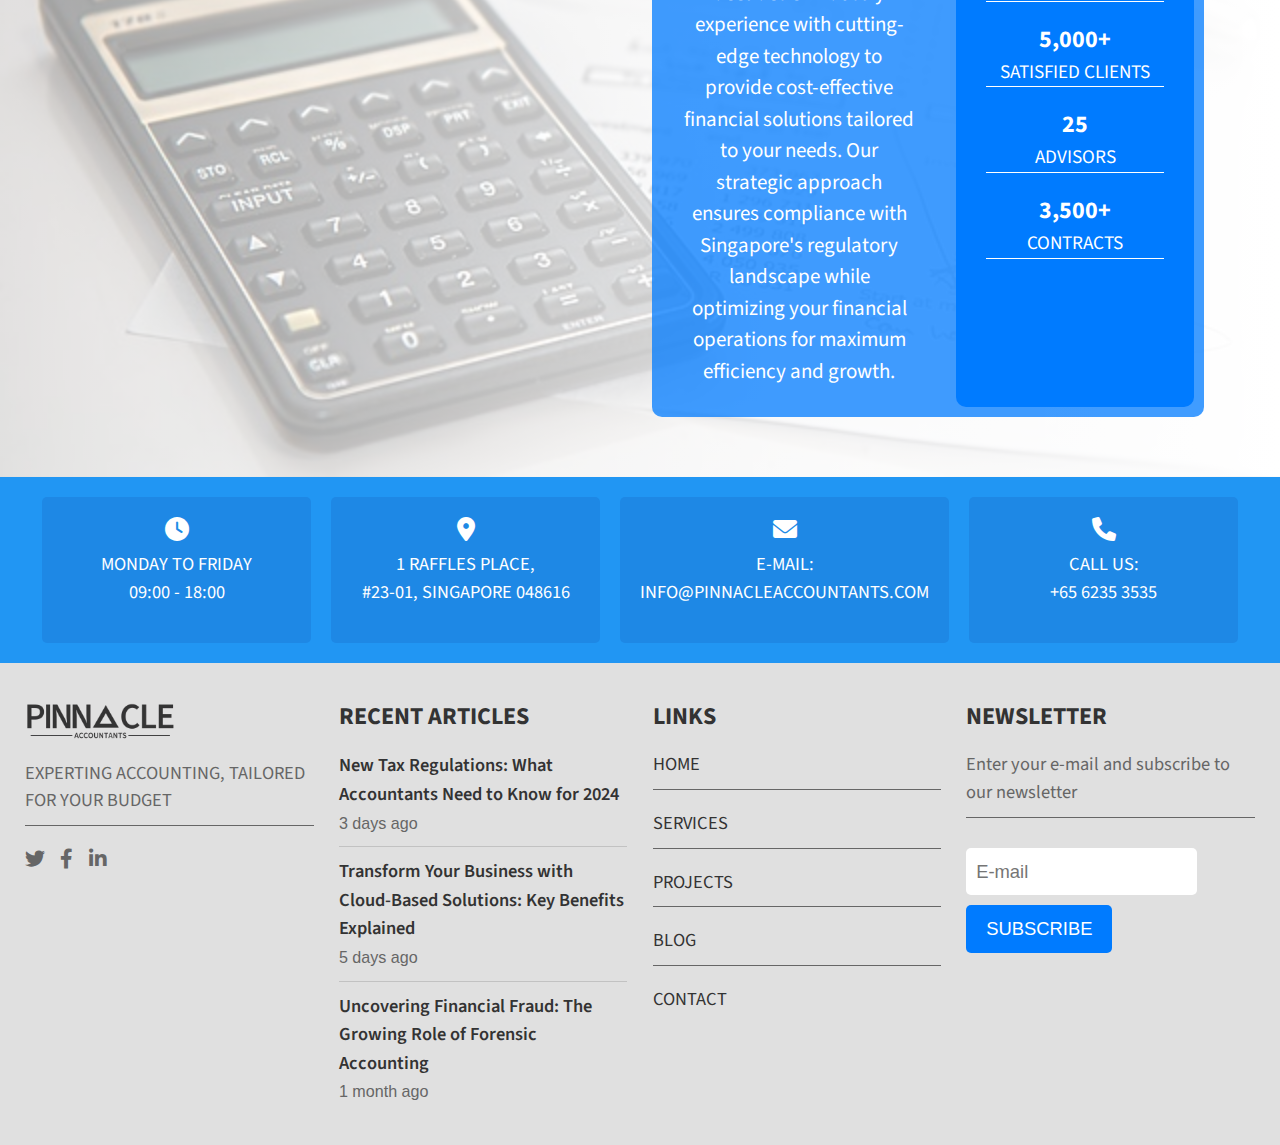
==== commit 3de52710: "updated index" ====
--- a/index.html
+++ b/index.html
@@ -76,28 +76,31 @@
             <!-- Item 1 Carousel -->
             <div class="carousel-item active">
                 <img src="./static/index_page/index_carousel_1.jpg" class="d-block w-100" alt="...">
+                <div class="overlay"></div>
                 <div class="carousel-caption d-none d-md-block">
                     <h1 class="display-4">STRUGGLING WITH SINGAPORE'S TAX MAZE?</h1>
                     <p>Our experts are here to guide YOU every step of the way!</p>
-                    <a href="#" class="btn btn-success btn-lg">GET STARTED</a>
+                    <a href="#" class="btn btn-lg" style="background-color: #007bff; color: white;">GET STARTED</a>
                 </div>
             </div>
             <!-- Item 2 Carousel -->
             <div class="carousel-item">
                 <img src="./static/index_page/index_carousel_2.jpg" class="d-block w-100" alt="...">
+                <div class="overlay"></div>
                 <div class="carousel-caption d-none d-md-block">
                     <h1 class="display-4">UNLOCKING NEW OPPORTUNITIES IN SINGAPORE?</h1>
                     <p>Tailored Accounting Solutions From Industry Experts for Local Success! </p>
-                    <a href="#" class="btn btn-success btn-lg">GET STARTED</a>
+                    <a href="#" class="btn btn-lg" style="background-color: #007bff; color: white;">GET STARTED</a>
                 </div>
             </div>
             <!-- Item 3 Carousel -->
             <div class="carousel-item">
                 <img src="./static/index_page/index_carousel_3.png" class="d-block w-100" alt="...">
+                <div class="overlay"></div>
                 <div class="carousel-caption d-none d-md-block">
                     <h1 class="display-4">IS YOUR COMPANY ACRA/IRAS COMPLIANT?</h1>
                     <p>Partner With Us for A Peace of Mind!</p>
-                    <a href="#" class="btn btn-success btn-lg">GET STARTED</a>
+                    <a href="#" class="btn btn-lg" style="background-color: #007bff; color: white;">GET STARTED</a>
                 </div>
             </div>
         </div>
--- a/styles.css
+++ b/styles.css
@@ -109,6 +109,17 @@
     height: calc(100vh - 56px);
     background-size: cover;
     background-position: center;
+    position: relative;
+}
+
+.overlay {
+    position: absolute;
+    top: 0;
+    left: 0;
+    right: 0;
+    bottom: 0;
+    background-color: rgba(255, 255, 255, 0.5); 
+    z-index: 1;
 }
 
 #mainCarousel .carousel-caption {
@@ -126,7 +137,7 @@
 #mainCarousel .carousel-caption p {
     background: rgba(0, 0, 0, 0.75);
     padding: 10px;
-    border-radius: 30px;
+    border-radius: 15px;
 }
 
 #mainCarousel .carousel-control-prev-icon,
@@ -134,6 +145,8 @@
     background-color: transparent;
     border-radius: 50%;
 }
+
+
 
 /* Header CSS Ends */
 
@@ -193,7 +206,7 @@
     color: white;
     background: rgba(0, 0, 0, 0.75); 
     padding: 20px;
-    border-radius: 50px;
+    border-radius: 25px;
 }
 
 .carousel-text h1,
@@ -339,7 +352,7 @@
 
 .footer-section button {
     padding: 10px 20px;
-    background-color: #28a745;
+    background-color: #007bff;
     color: #fff;
     border: none;
     cursor: pointer;
@@ -348,7 +361,7 @@
 }
 
 .footer-section button:hover {
-    background-color: #218838;
+    background-color: #007bff;
 }
 
 /* Footer CSS Ends */
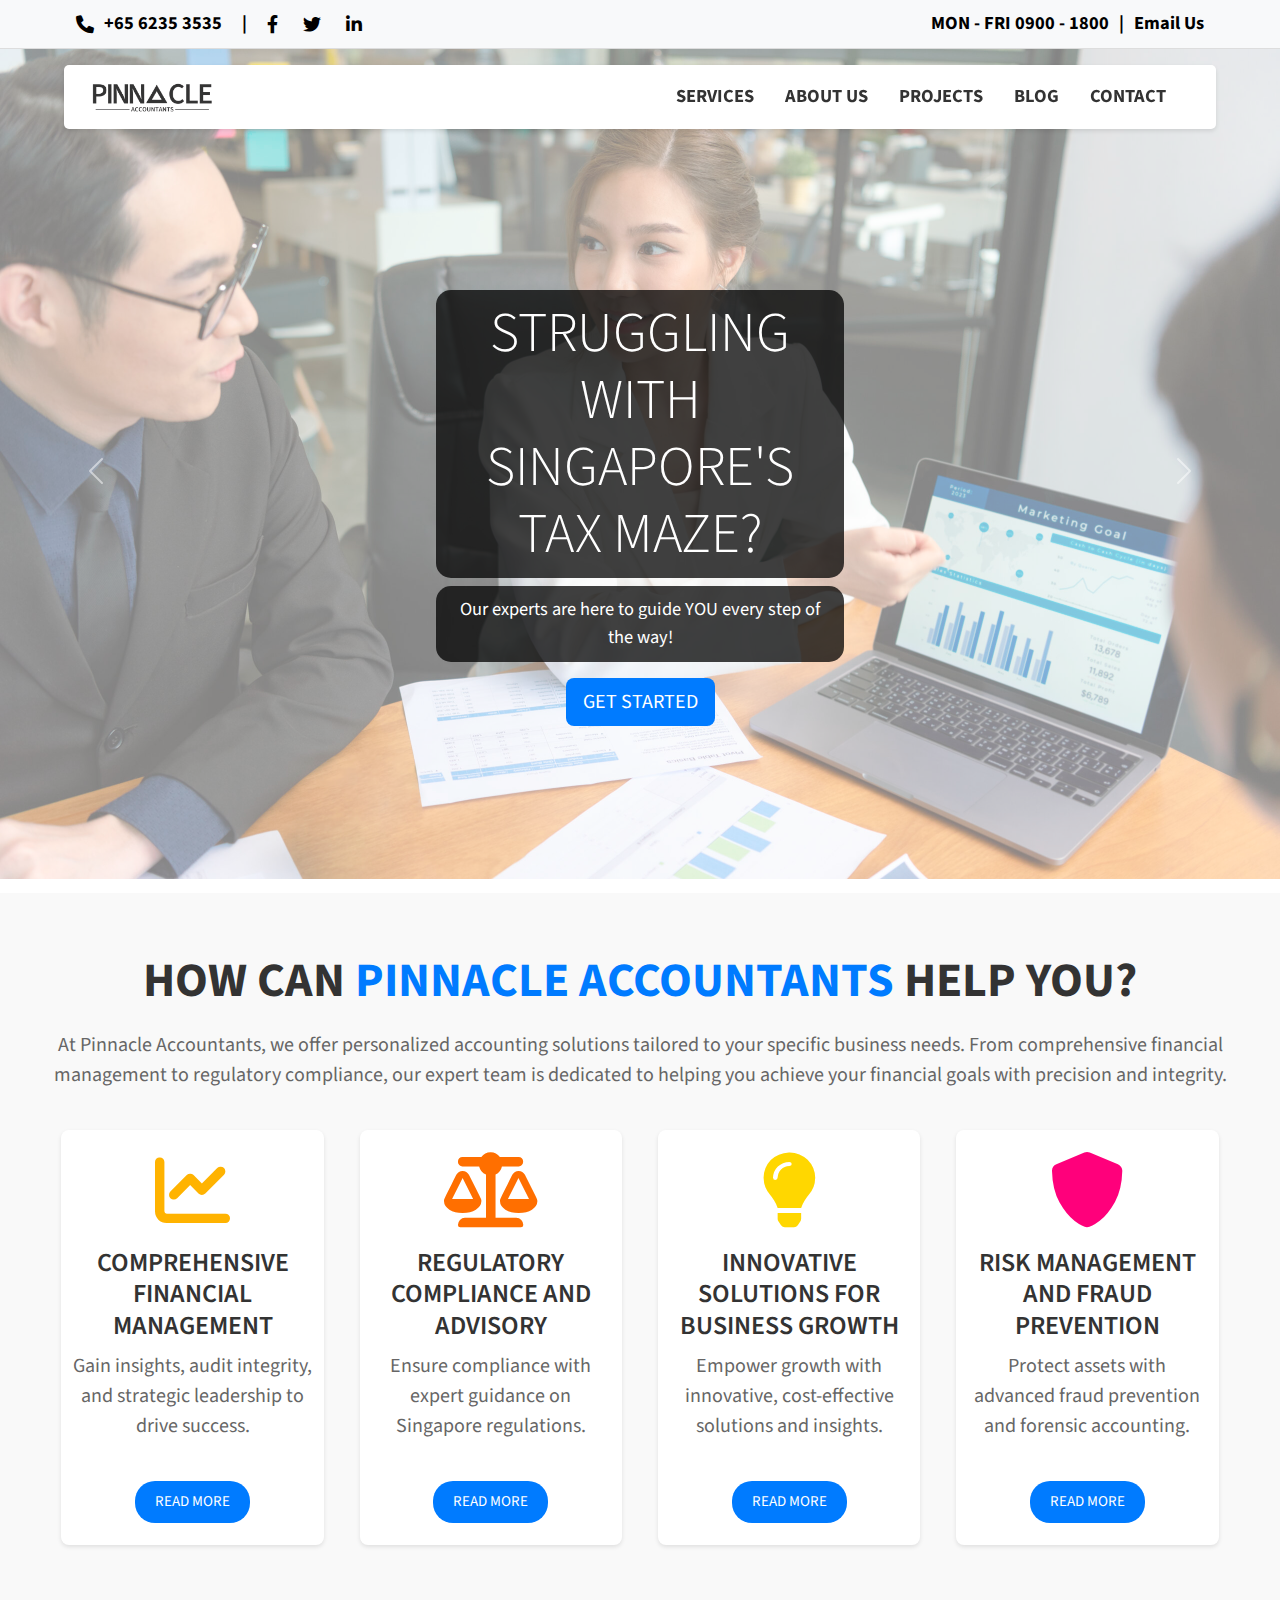
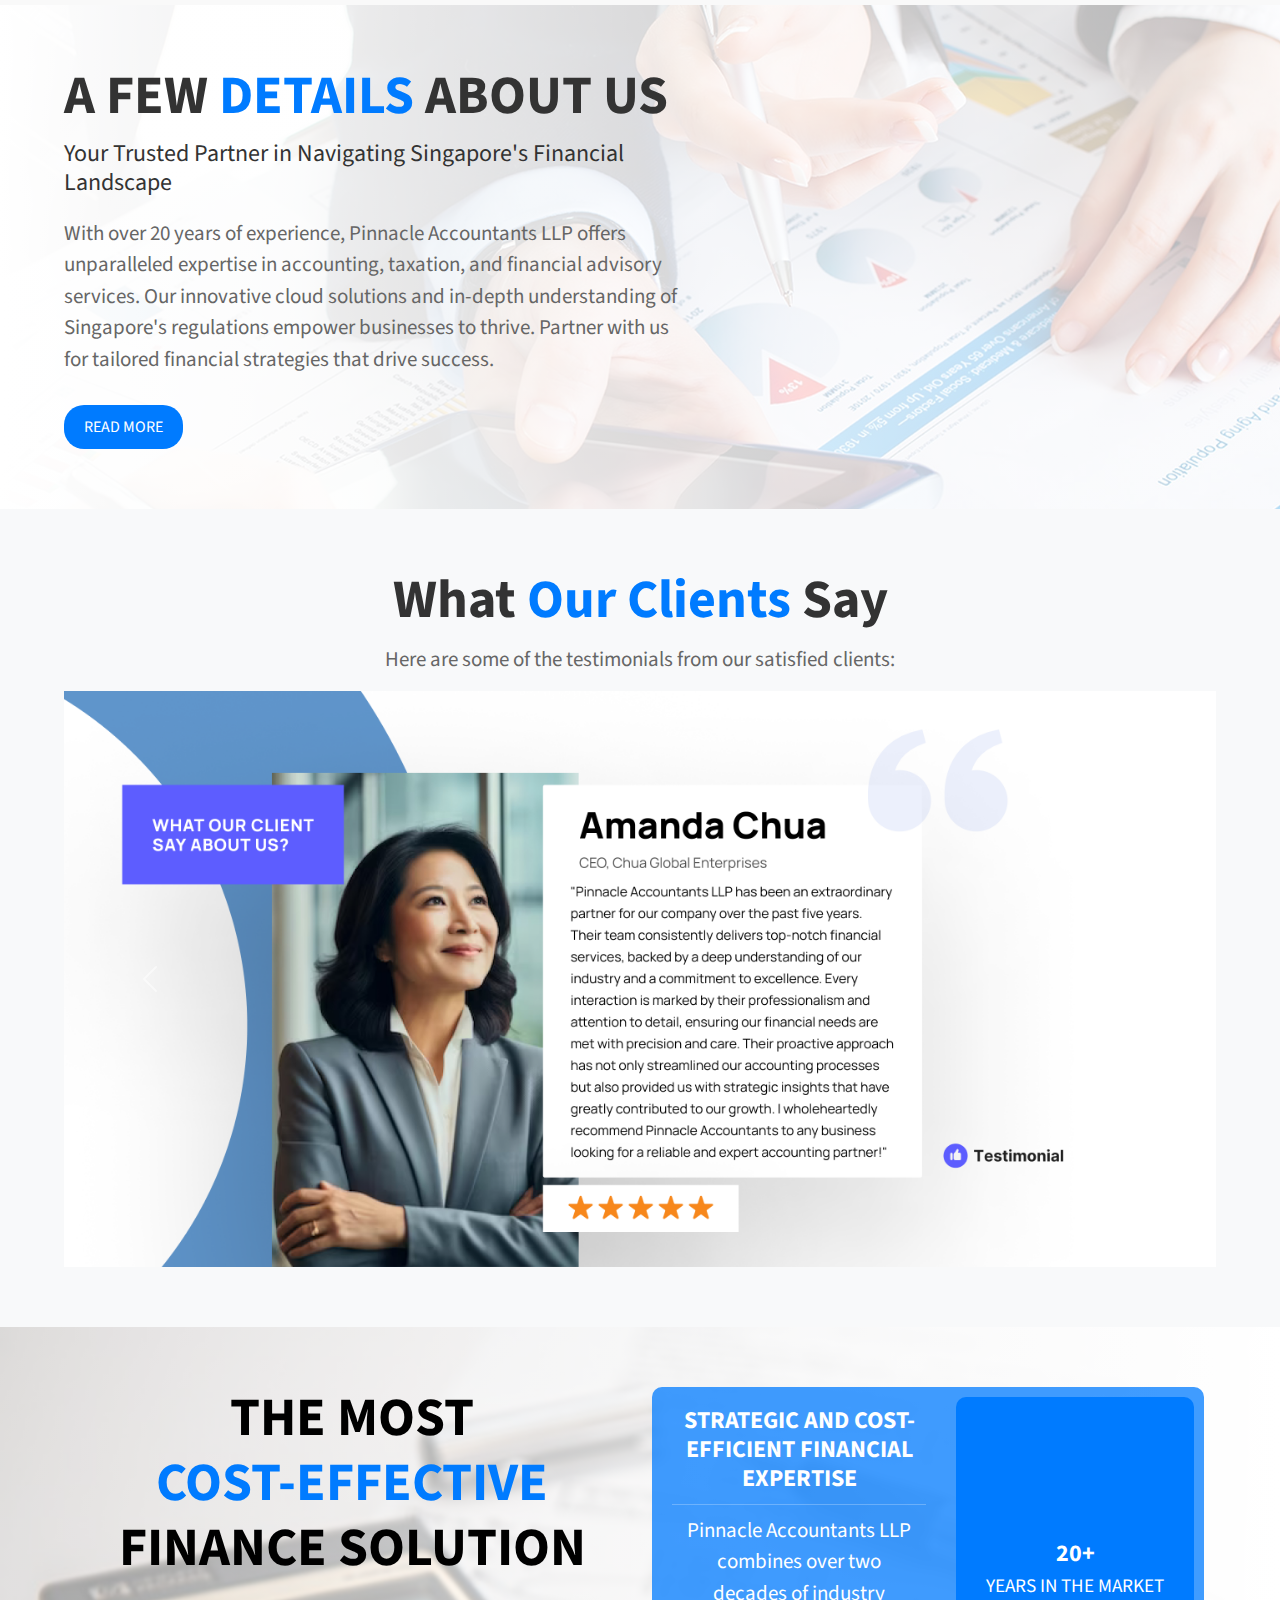
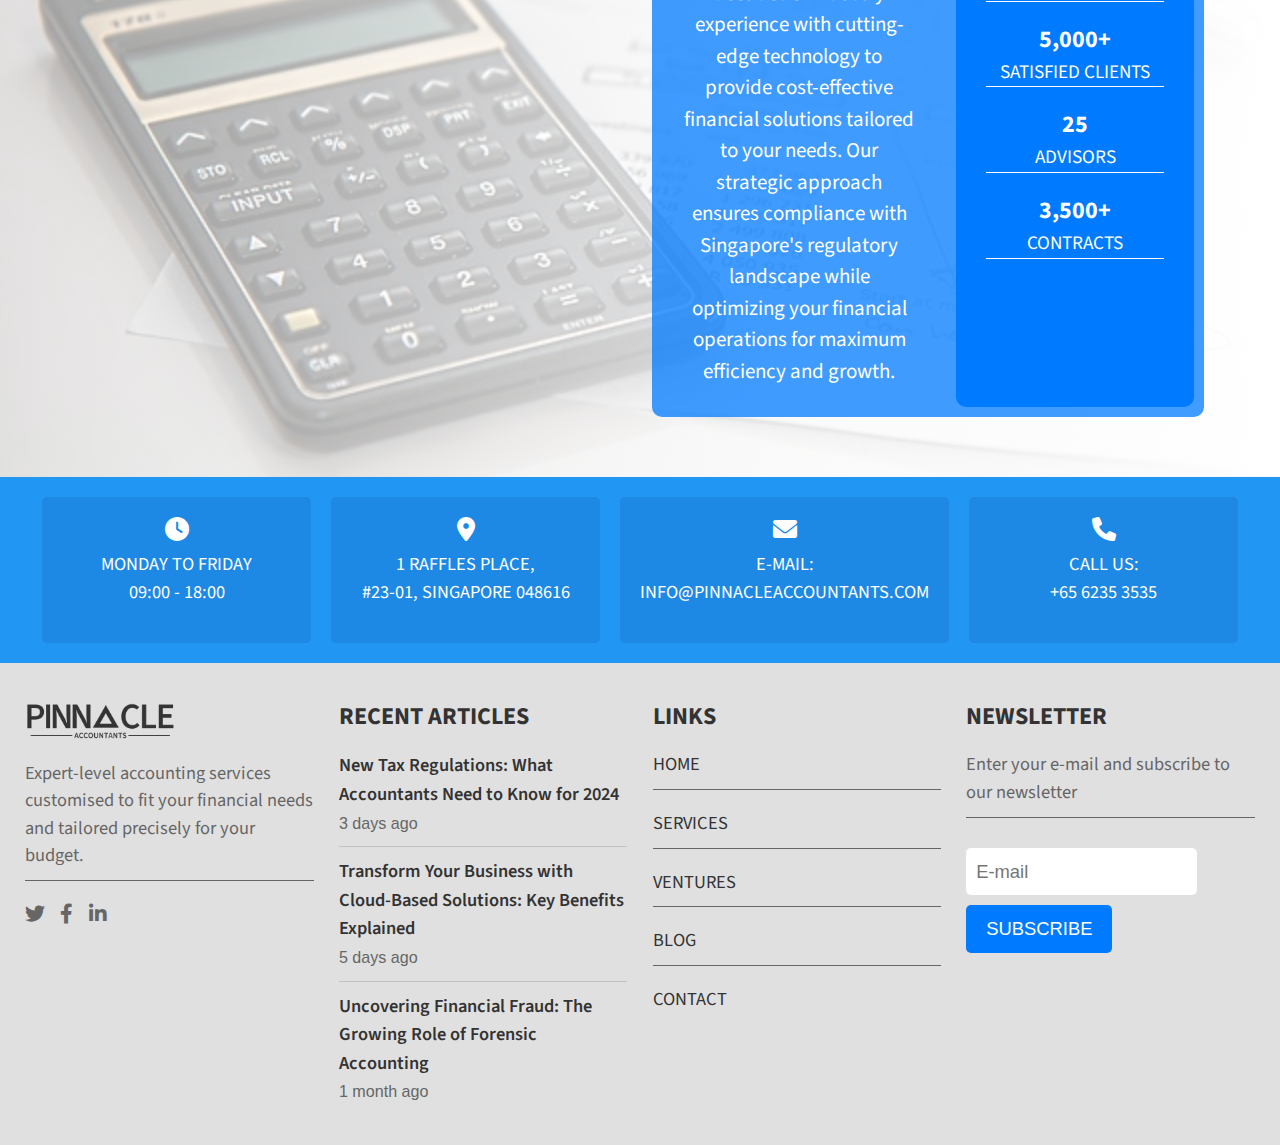
==== commit c3f8a7f3: "final update" ====
--- a/index.html
+++ b/index.html
@@ -121,7 +121,9 @@
     <div id="index-services" class="services-section">
         <div class="container-fluid text-center">
             <h2>HOW CAN <span class="highlight">PINNACLE ACCOUNTANTS</span> HELP YOU?</h2>
-            <p>At Pinnacle Accountants, we offer personalized accounting solutions tailored to your specific business needs. From comprehensive financial management to regulatory compliance, our expert team is dedicated to helping you achieve your financial goals with precision and integrity.</p>
+            <p>At Pinnacle Accountants, we offer personalized accounting solutions tailored to your specific business
+                needs. From comprehensive financial management to regulatory compliance, our expert team is dedicated to
+                helping you achieve your financial goals with precision and integrity.</p>
             <div class="services-row">
                 <div class="service-box">
                     <i class="icon fas fa-chart-line" style="color: #ffb300;"></i>
@@ -262,7 +264,8 @@
         <div class="footer-bottom">
             <div class="footer-section">
                 <img src="./static/logo/logo.png" alt="PALLP Logo" class="footer-logo">
-                <p>EXPERTING ACCOUNTING, TAILORED FOR YOUR BUDGET</p>
+                <p>Expert-level accounting services customised to fit your financial needs and tailored precisely for
+                    your budget.</p>
                 <div class="social-icons">
                     <i class="fab fa-twitter"></i>
                     <i class="fab fa-facebook-f"></i>
@@ -290,7 +293,7 @@
                 <h2>LINKS</h2>
                 <p><a href="index.html">HOME</a></p>
                 <p><a href="services.html">SERVICES</a></p>
-                <p><a href="#">PROJECTS</a></p>
+                <p><a href="#">VENTURES</a></p>
                 <p><a href="#">BLOG</a></p>
                 <p><a href="contact.html">CONTACT</a></p>
             </div>
--- a/styles.css
+++ b/styles.css
@@ -206,7 +206,7 @@
     color: white;
     background: rgba(0, 0, 0, 0.75); 
     padding: 20px;
-    border-radius: 25px;
+    border-radius: 50px;
 }
 
 .carousel-text h1,
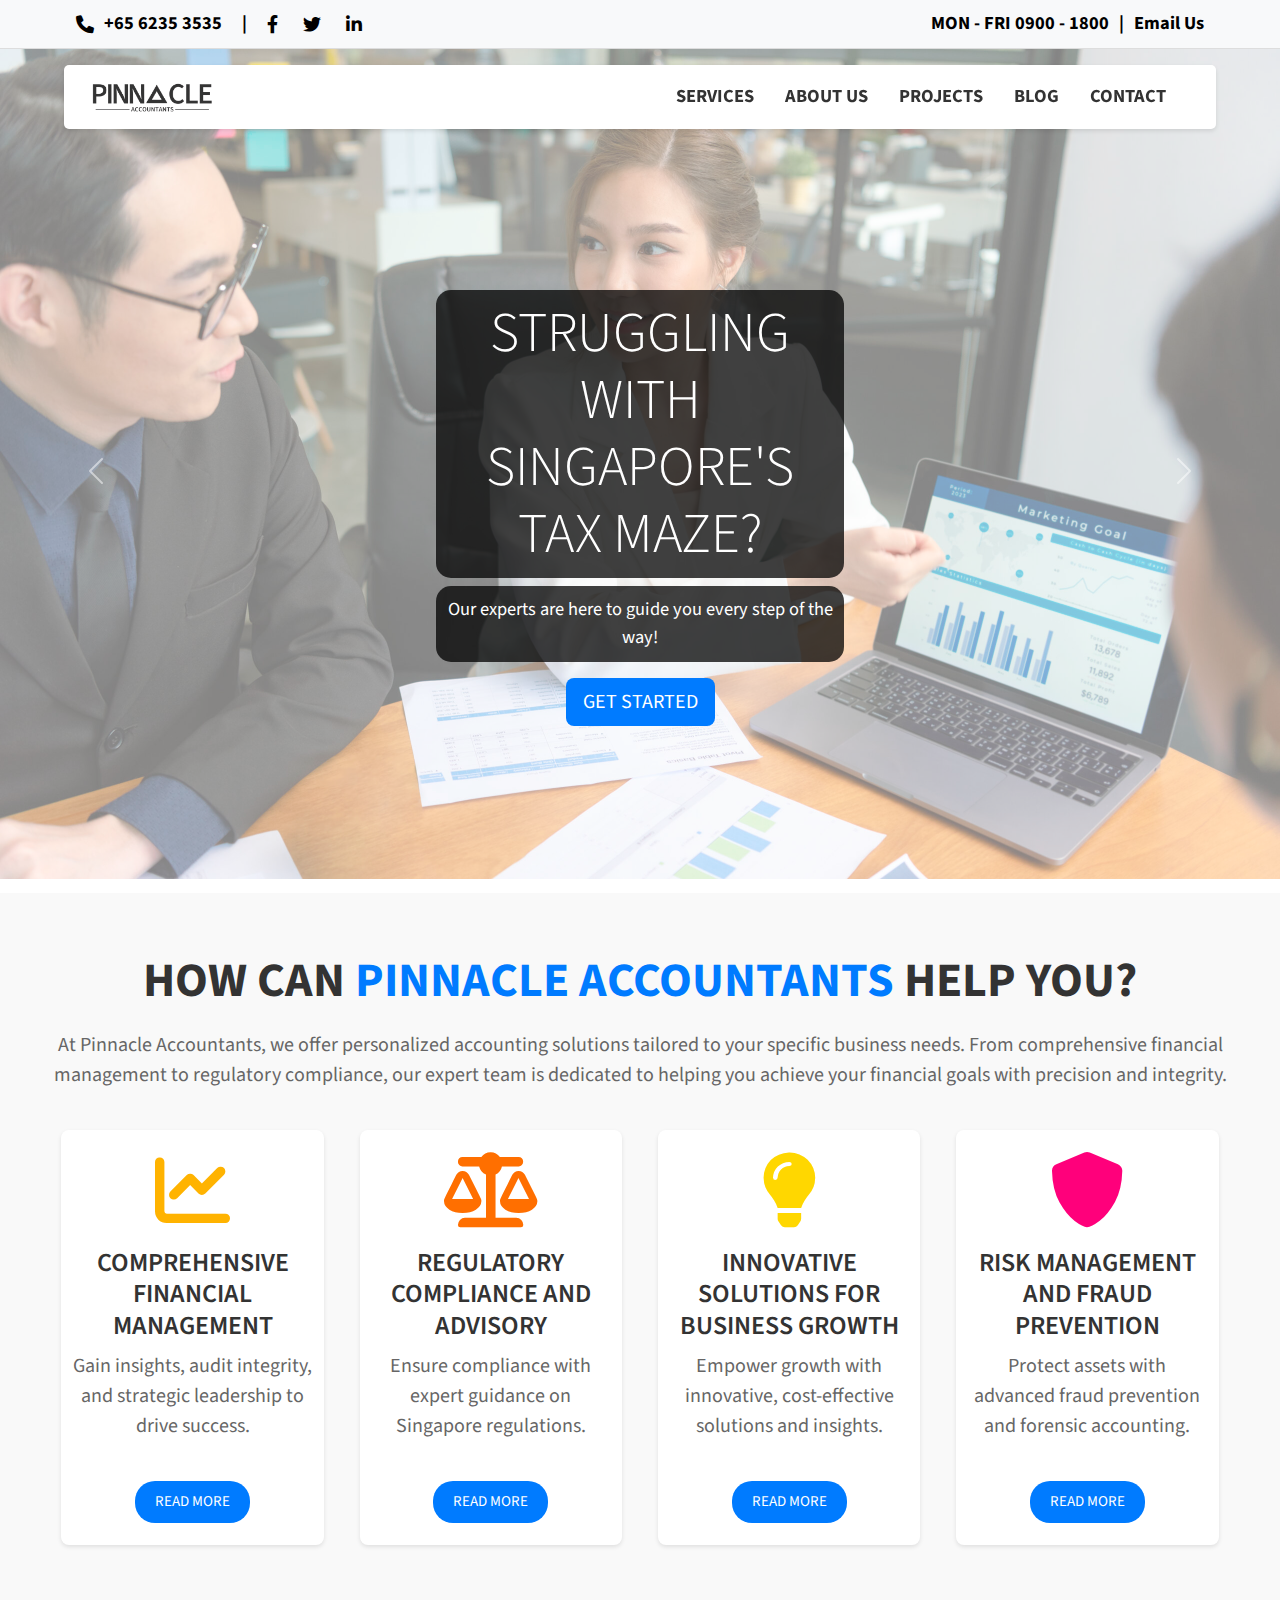
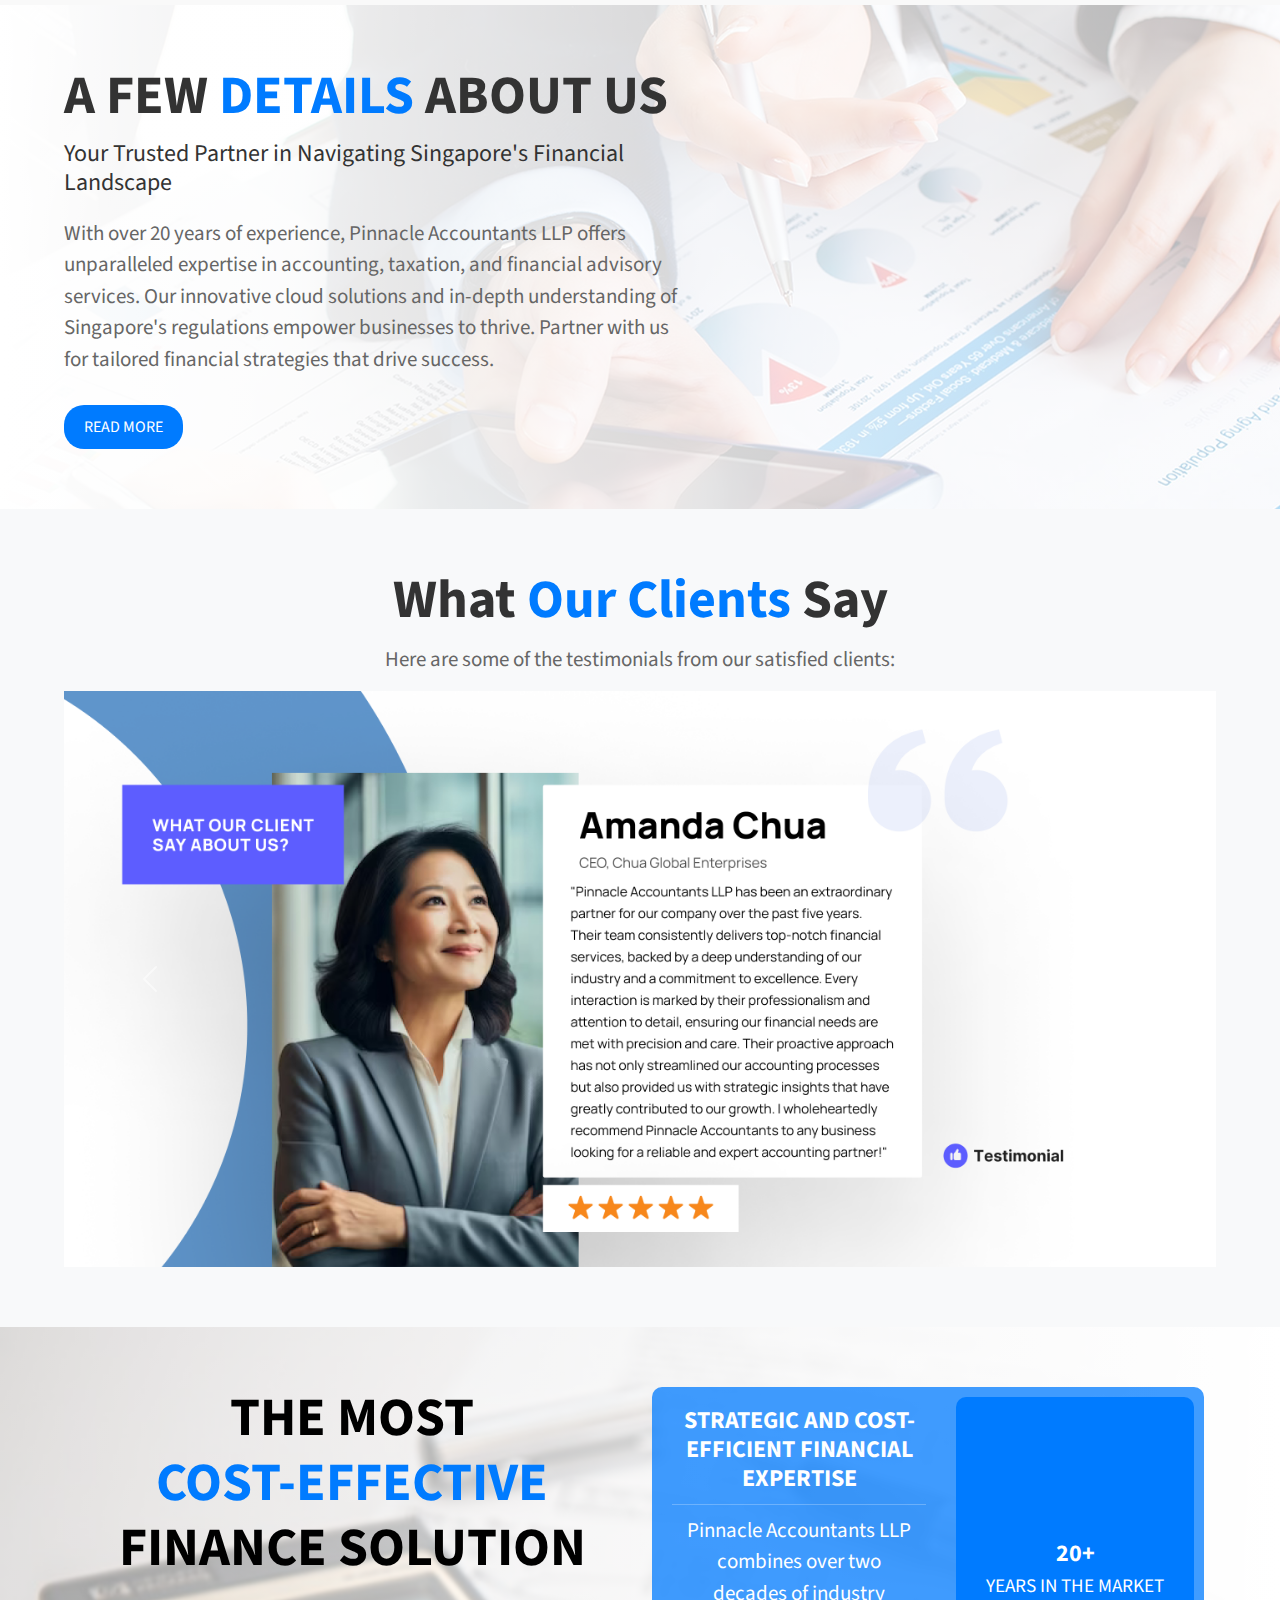
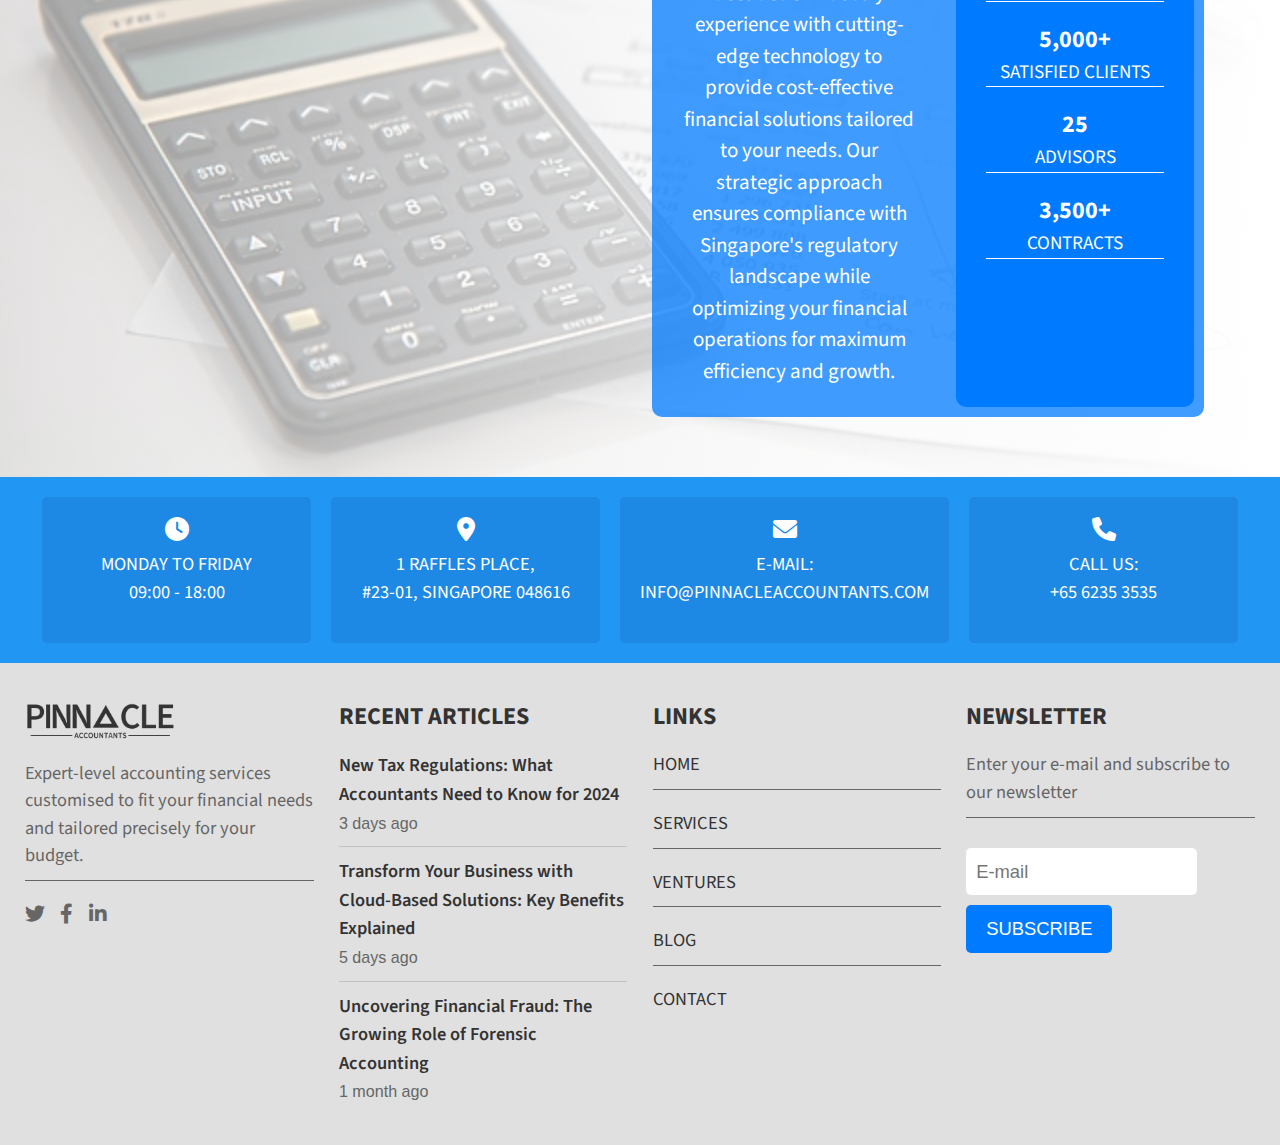
==== commit 217ae625: "you become smaller case" ====
--- a/index.html
+++ b/index.html
@@ -79,7 +79,7 @@
                 <div class="overlay"></div>
                 <div class="carousel-caption d-none d-md-block">
                     <h1 class="display-4">STRUGGLING WITH SINGAPORE'S TAX MAZE?</h1>
-                    <p>Our experts are here to guide YOU every step of the way!</p>
+                    <p>Our experts are here to guide you every step of the way!</p>
                     <a href="#" class="btn btn-lg" style="background-color: #007bff; color: white;">GET STARTED</a>
                 </div>
             </div>
@@ -95,7 +95,7 @@
             </div>
             <!-- Item 3 Carousel -->
             <div class="carousel-item">
-                <img src="./static/index_page/index_carousel_3.png" class="d-block w-100" alt="...">
+                <img src="./static/index_page/index_carousel_3.jpg" class="d-block w-100" alt="...">
                 <div class="overlay"></div>
                 <div class="carousel-caption d-none d-md-block">
                     <h1 class="display-4">IS YOUR COMPANY ACRA/IRAS COMPLIANT?</h1>
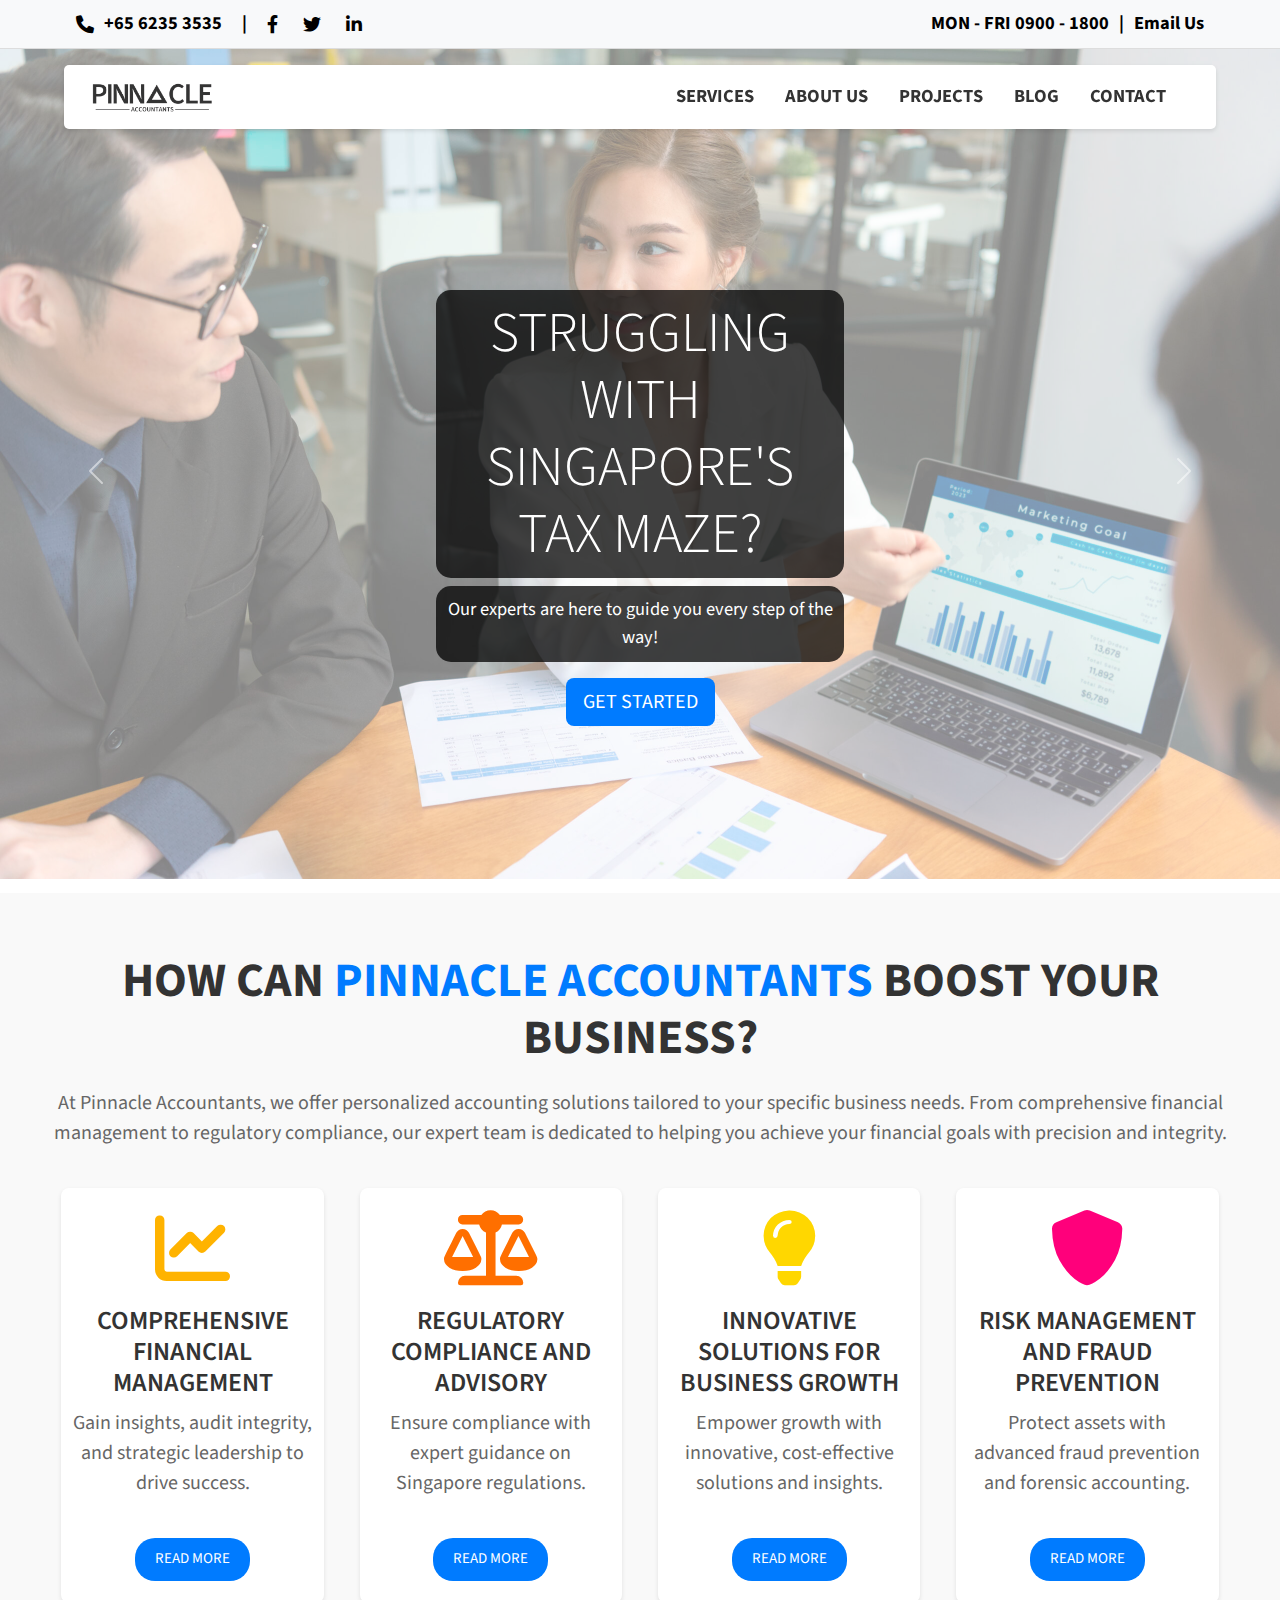
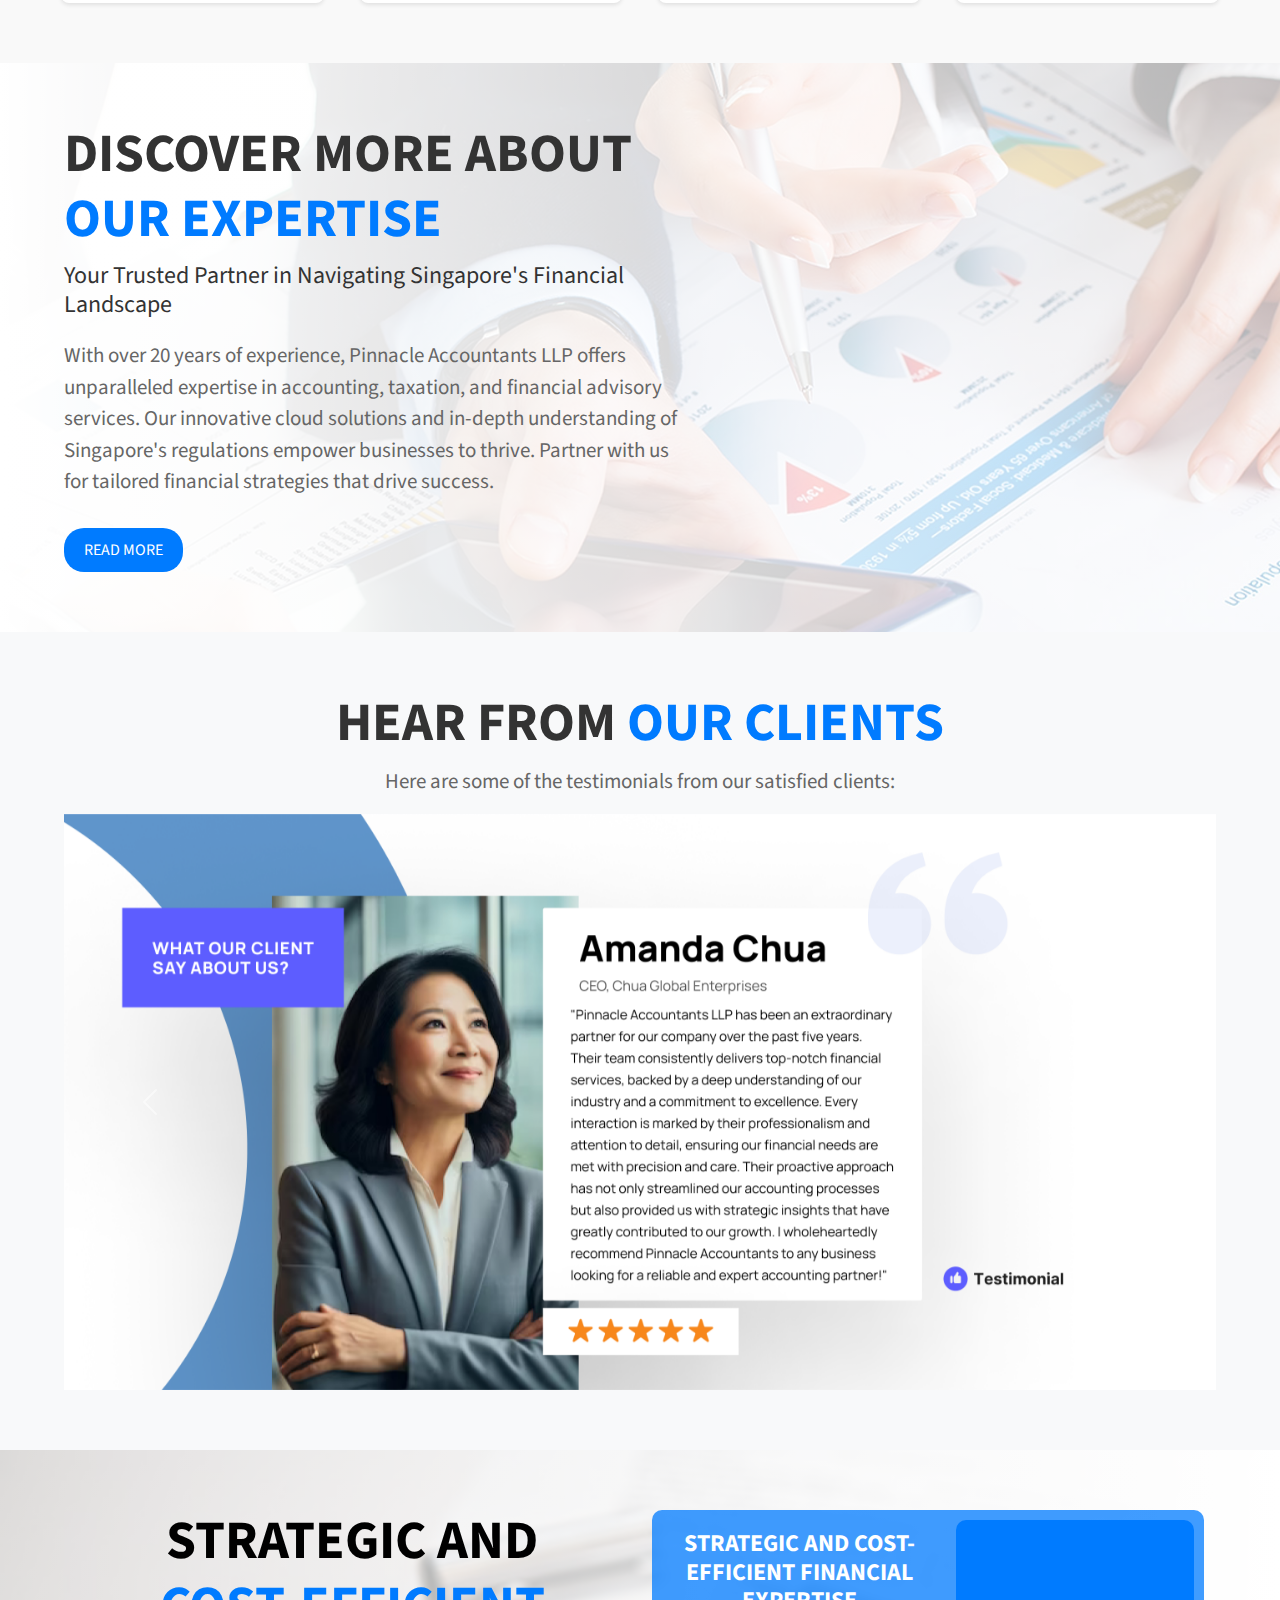
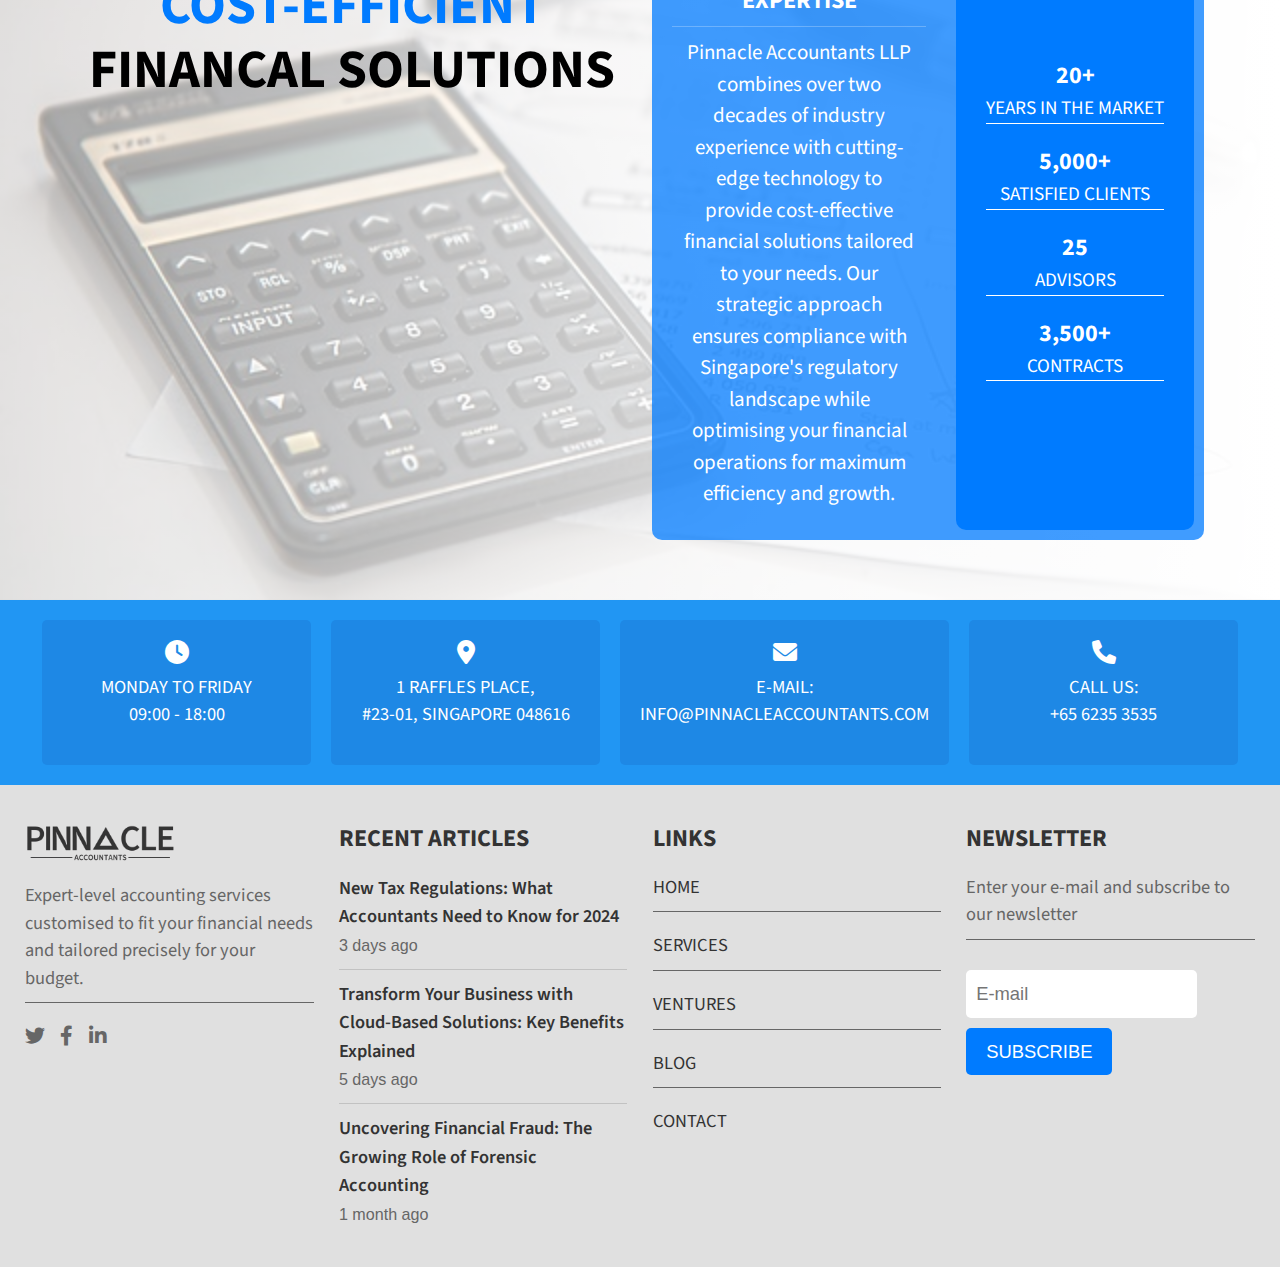
==== commit 1c1943d2: "final push" ====
--- a/index.html
+++ b/index.html
@@ -120,7 +120,7 @@
     <!-- Services Section -->
     <div id="index-services" class="services-section">
         <div class="container-fluid text-center">
-            <h2>HOW CAN <span class="highlight">PINNACLE ACCOUNTANTS</span> HELP YOU?</h2>
+            <h2>HOW CAN <span class="highlight">PINNACLE ACCOUNTANTS</span> BOOST YOUR BUSINESS?</h2>
             <p>At Pinnacle Accountants, we offer personalized accounting solutions tailored to your specific business
                 needs. From comprehensive financial management to regulatory compliance, our expert team is dedicated to
                 helping you achieve your financial goals with precision and integrity.</p>
@@ -157,7 +157,7 @@
     <!-- Details Section -->
     <div id="index-details" class="details-section">
         <div class="details-content">
-            <h2>A FEW <span class="highlight">DETAILS</span> ABOUT US</h2>
+            <h2>DISCOVER MORE ABOUT <span class="highlight">OUR EXPERTISE</span></h2>
             <h3>Your Trusted Partner in Navigating Singapore's Financial Landscape</h3>
             <p>
                 With over 20 years of experience, Pinnacle Accountants LLP offers unparalleled expertise in accounting,
@@ -172,7 +172,7 @@
     <!-- Testimonial Section -->
     <div id="index-testimonial" class="testimonial-section">
         <div class="testimonial-content text-center">
-            <h2>What <span class="highlight">Our Clients</span> Say</h2>
+            <h2>HEAR FROM <span class="highlight">OUR CLIENTS</span></h2>
             <p>Here are some of the testimonials from our satisfied clients:</p>
         </div>
 
@@ -212,7 +212,7 @@
             <div class="row">
                 <div class="col-lg-6">
                     <h2 class="title">
-                        THE MOST <span class="highlight"><br>COST-EFFECTIVE</span><br> FINANCE SOLUTION
+                        STRATEGIC AND <span class="highlight"><br>COST-EFFICIENT</span><br>FINANCAL SOLUTIONS
                     </h2>
                 </div>
                 <div class="col-lg-6">
@@ -224,7 +224,7 @@
                                 Pinnacle Accountants LLP combines over two decades of industry experience with
                                 cutting-edge technology to provide cost-effective financial solutions tailored to your
                                 needs. Our strategic approach ensures compliance with Singapore's regulatory landscape
-                                while optimizing your financial operations for maximum efficiency and growth.
+                                while optimising your financial operations for maximum efficiency and growth.
                             </p>
                         </div>
                         <ul class="stats-list">
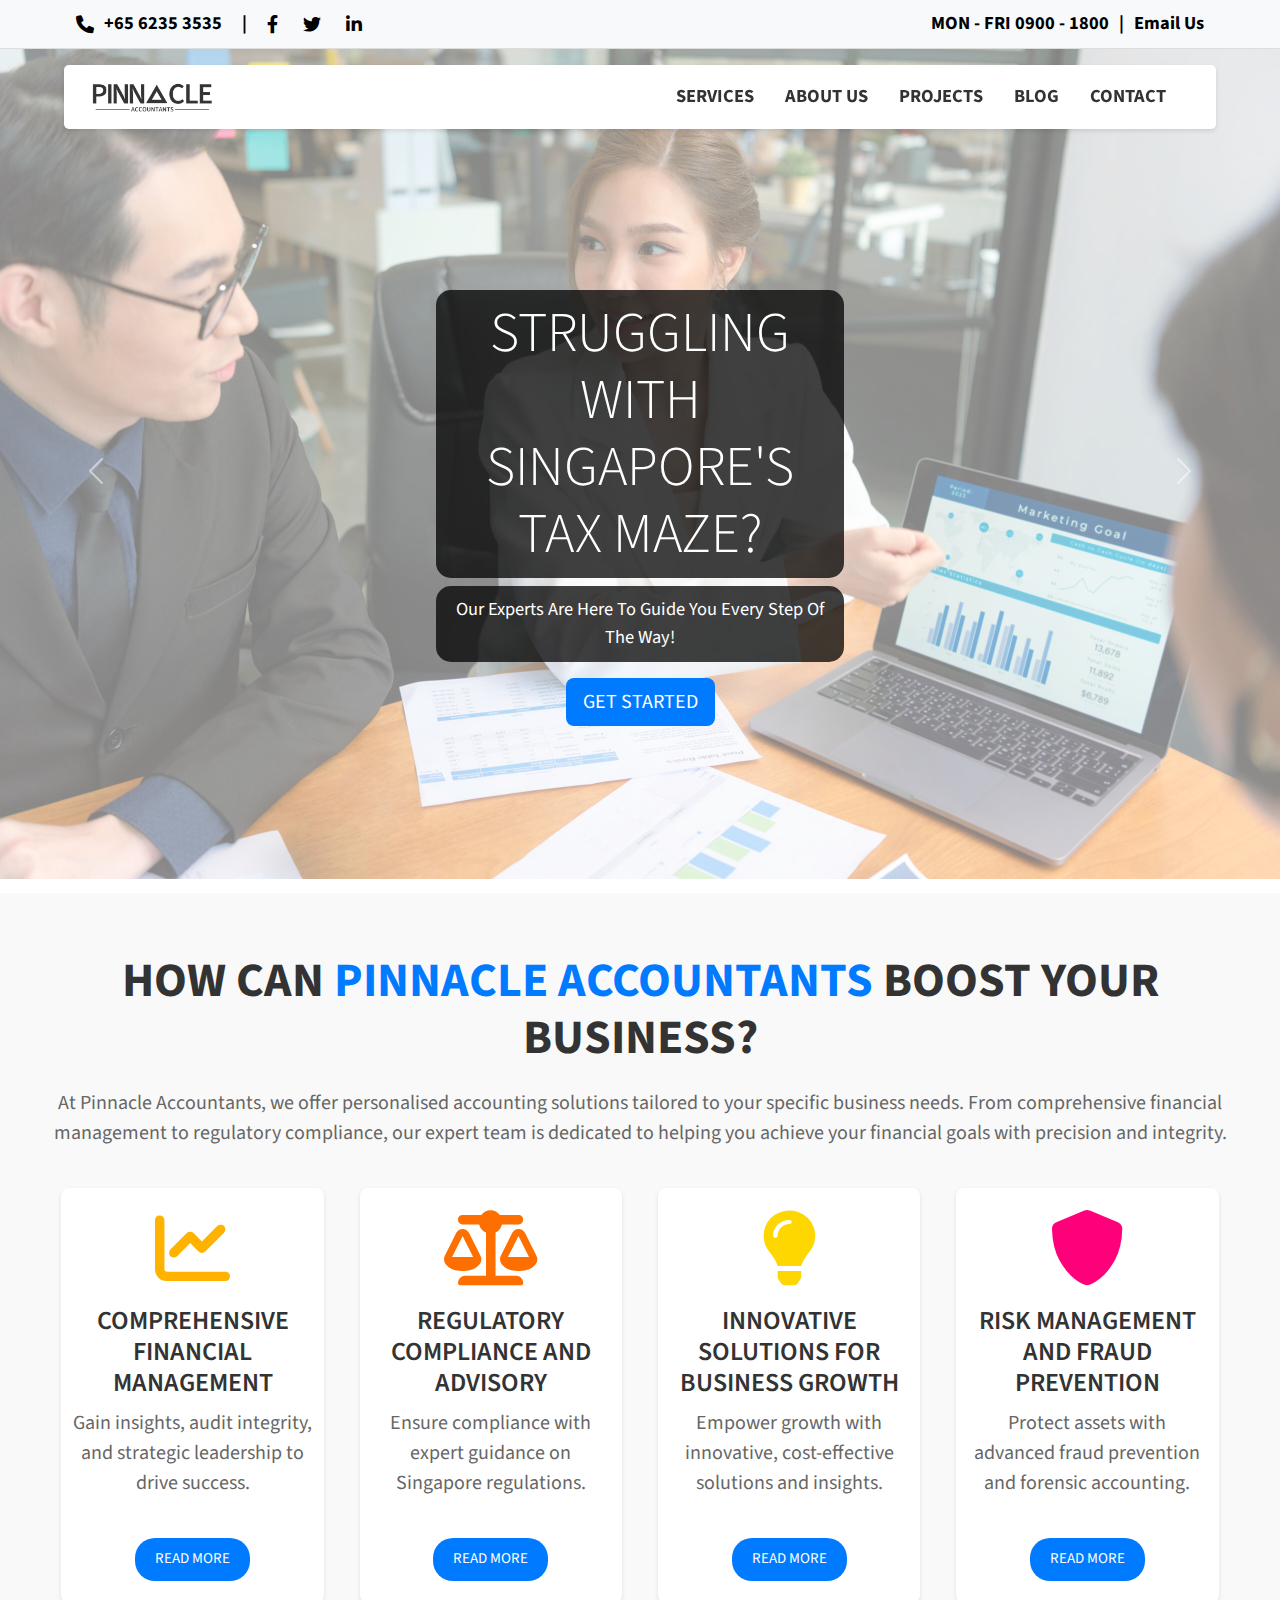
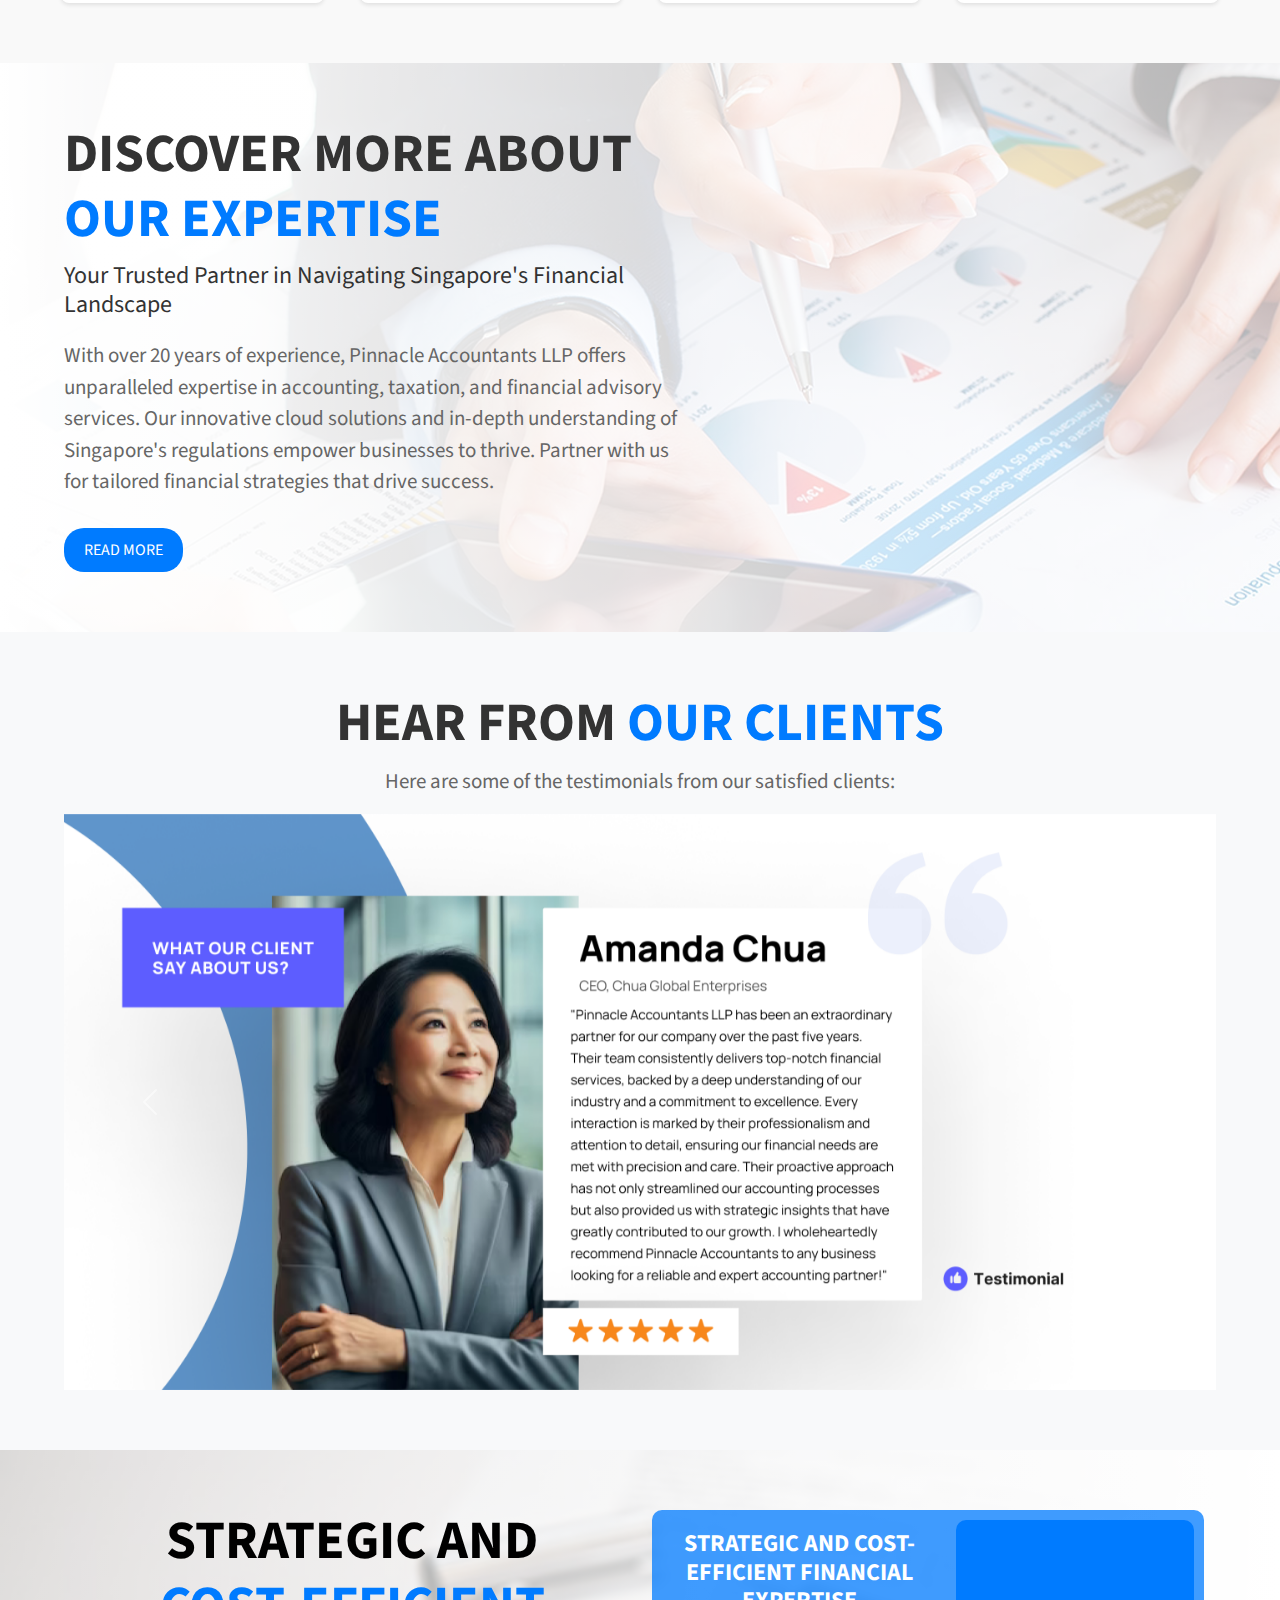
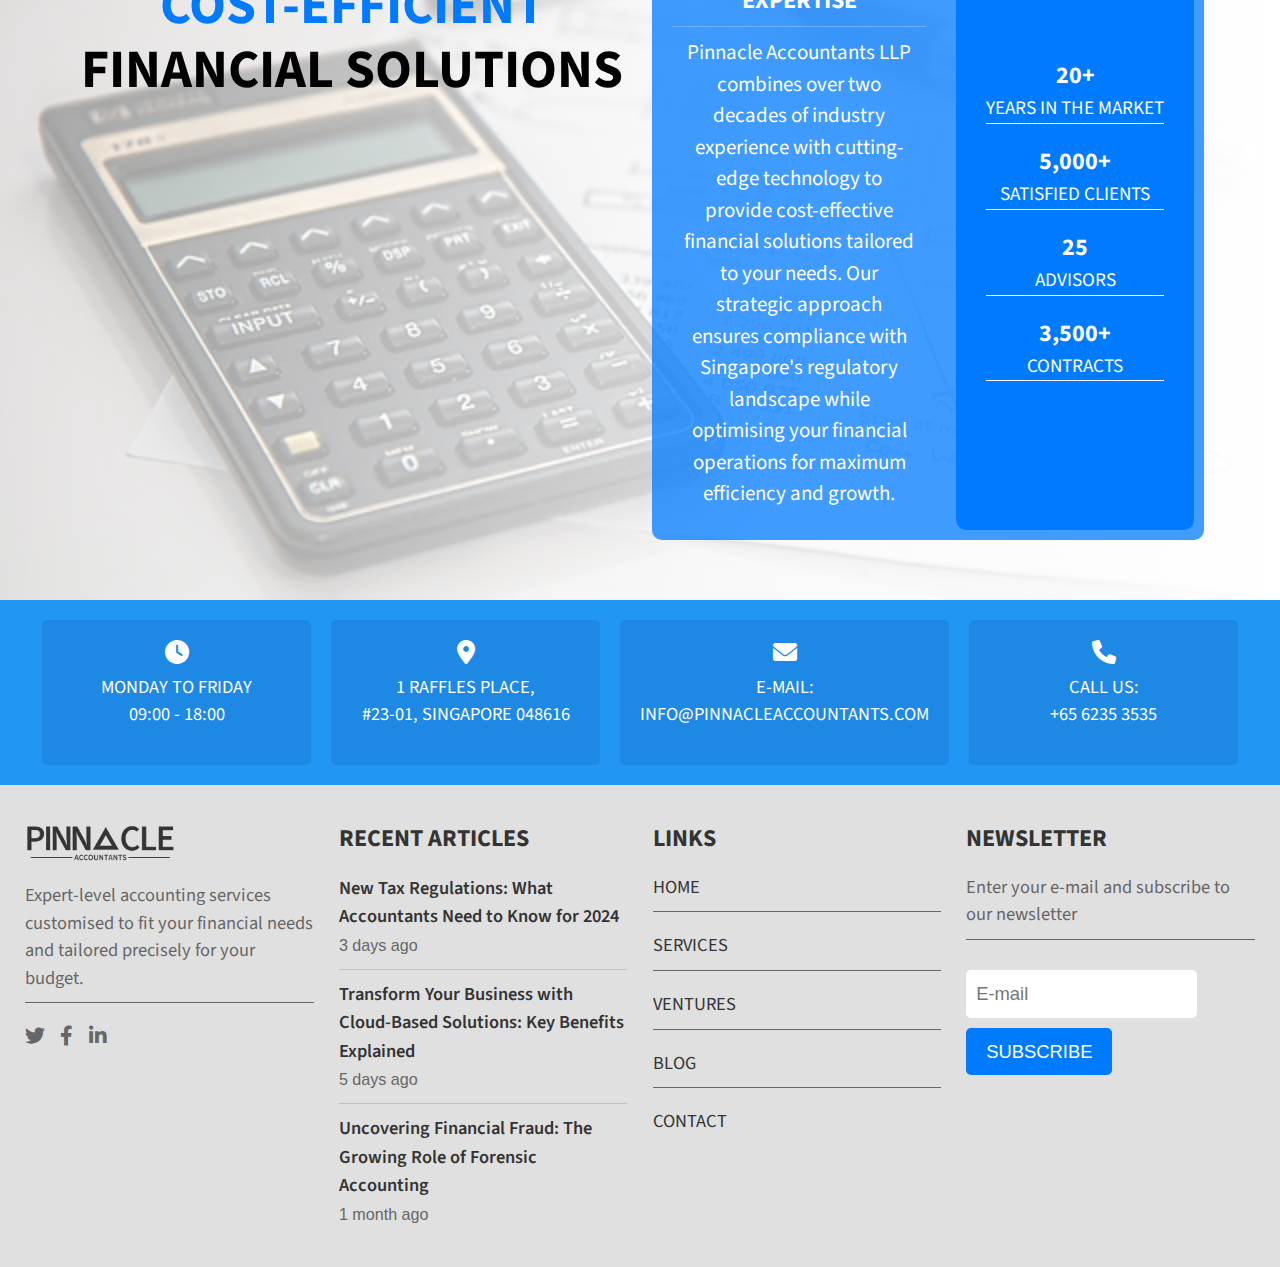
==== commit 7b7cd648: "final" ====
--- a/index.html
+++ b/index.html
@@ -79,7 +79,7 @@
                 <div class="overlay"></div>
                 <div class="carousel-caption d-none d-md-block">
                     <h1 class="display-4">STRUGGLING WITH SINGAPORE'S TAX MAZE?</h1>
-                    <p>Our experts are here to guide you every step of the way!</p>
+                    <p>Our Experts Are Here To Guide You Every Step Of The Way!</p>
                     <a href="#" class="btn btn-lg" style="background-color: #007bff; color: white;">GET STARTED</a>
                 </div>
             </div>
@@ -121,7 +121,7 @@
     <div id="index-services" class="services-section">
         <div class="container-fluid text-center">
             <h2>HOW CAN <span class="highlight">PINNACLE ACCOUNTANTS</span> BOOST YOUR BUSINESS?</h2>
-            <p>At Pinnacle Accountants, we offer personalized accounting solutions tailored to your specific business
+            <p>At Pinnacle Accountants, we offer personalised accounting solutions tailored to your specific business
                 needs. From comprehensive financial management to regulatory compliance, our expert team is dedicated to
                 helping you achieve your financial goals with precision and integrity.</p>
             <div class="services-row">
@@ -212,7 +212,7 @@
             <div class="row">
                 <div class="col-lg-6">
                     <h2 class="title">
-                        STRATEGIC AND <span class="highlight"><br>COST-EFFICIENT</span><br>FINANCAL SOLUTIONS
+                        STRATEGIC AND <span class="highlight"><br>COST-EFFICIENT</span><br>FINANCIAL SOLUTIONS
                     </h2>
                 </div>
                 <div class="col-lg-6">
--- a/styles.css
+++ b/styles.css
@@ -8,13 +8,23 @@
     box-sizing: border-box;
 }
 
-body, html {
+body,
+html {
     overflow-x: hidden;
 }
 
-h1, h2, h3, h4, h5, h6, p, a, nav, footer {
+h1,
+h2,
+h3,
+h4,
+h5,
+h6,
+p,
+a,
+nav,
+footer {
     font-family: 'Source Sans 3', sans-serif;
-    
+
 }
 
 /* Header CSS Start */
@@ -32,7 +42,7 @@
 .working-hours {
     display: flex;
     align-items: center;
-    gap: 10px; 
+    gap: 10px;
     color: black;
 }
 
@@ -61,7 +71,7 @@
     color: #007bff;
 }
 
-.contact-info i + i {
+.contact-info i+i {
     margin-left: 15px;
 }
 
@@ -118,7 +128,7 @@
     left: 0;
     right: 0;
     bottom: 0;
-    background-color: rgba(255, 255, 255, 0.5); 
+    background-color: rgba(255, 255, 255, 0.5);
     z-index: 1;
 }
 
@@ -146,19 +156,15 @@
     border-radius: 50%;
 }
 
-
-
 /* Header CSS Ends */
 
 /* Header for contact and services*/
-/* Carousel Image Container */
-/* Custom Main Navbar for Services and Contact Pages */
 .custom-main-navbar {
     position: absolute;
     top: 2%;
     left: 5%;
     right: 5%;
-    background-color: rgba(255, 255, 255, 0.8); 
+    background-color: rgba(255, 255, 255, 0.8);
     z-index: 1000;
     padding: 10px;
     border-radius: 5px;
@@ -194,7 +200,7 @@
     width: 100%;
     height: 100%;
     object-fit: cover;
-    background-color: rgba(0, 0, 0, 0.2); 
+    background-color: rgba(0, 0, 0, 0.2);
 }
 
 .carousel-text {
@@ -204,7 +210,7 @@
     transform: translate(-50%, -50%);
     text-align: center;
     color: white;
-    background: rgba(0, 0, 0, 0.75); 
+    background: rgba(0, 0, 0, 0.75);
     padding: 20px;
     border-radius: 50px;
 }
@@ -306,20 +312,22 @@
     margin-bottom: 20px;
 }
 
-.news-item a, .footer-section a {
+.news-item a,
+.footer-section a {
     color: #333333;
     text-decoration: none;
     font-weight: 600;
 }
 
-.news-item a:hover, .footer-section a:hover {
+.news-item a:hover,
+.footer-section a:hover {
     text-decoration: underline;
 }
 
 #footer-links a {
-    font-weight: normal; 
-    color: #333333; 
-    text-decoration: none; 
+    font-weight: normal;
+    color: #333333;
+    text-decoration: none;
 }
 
 #footer-links a:hover {
@@ -395,12 +403,12 @@
     display: flex;
     justify-content: space-between;
     align-items: center;
-    margin: 0 2.5%; 
+    margin: 0 2.5%;
 }
 
 .service-box {
     background-color: #fff;
-    max-width:fit-content;
+    max-width: fit-content;
     max-height: fit-content;
     column-gap: 4vw;
     padding: 22px 10px;
@@ -408,7 +416,7 @@
     box-shadow: 0 2px 4px rgba(0, 0, 0, 0.1);
     transition: transform 0.3s;
     flex: 1;
-    margin: 0 1.5%; 
+    margin: 0 1.5%;
     display: flex;
     flex-direction: column;
     align-items: center;
@@ -497,7 +505,7 @@
     margin-bottom: 20px;
 }
 
-.details-content p  {
+.details-content p {
     font-size: 21px;
     color: #666;
     margin-bottom: 30px;
@@ -524,16 +532,16 @@
 /* Testimonial Section Styles */
 #index-testimonial {
     padding: 60px 5vw;
-    background-color: #f8f9fa; 
-  }
-  
+    background-color: #f8f9fa;
+}
+
 .testimonial-content h2 {
     font-size: 54px;
     font-weight: 700;
     color: #333;
     margin-bottom: 10px;
-  }
-  
+}
+
 .testimonial-content .highlight {
     color: #007bff;
 }
@@ -543,10 +551,11 @@
     color: #666;
     /* margin-bottom: 20px; */
     text-align: center;
-  }
-  
-  #testimonialCarousel .carousel-item {
-    height: auto; /* Set height as needed */
+}
+
+#testimonialCarousel .carousel-item {
+    height: auto;
+    /* Set height as needed */
     background-size: cover;
     background-position: center;
 }
@@ -555,73 +564,73 @@
     width: 100%;
     height: auto;
 }
-  
-  .carousel-control-prev-icon,
-  .carousel-control-next-icon {
+
+.carousel-control-prev-icon,
+.carousel-control-next-icon {
     background-color: transparent;
     border-radius: 50%;
-  }
-  
-  /* Stats section */
-  #index-stats {
+}
+
+/* Stats section */
+#index-stats {
     position: relative;
     background-image: linear-gradient(to right, rgba(255, 255, 255, 0.6), rgba(255, 255, 255, 1)), url('./static/index_page/cost-effective.jpg');
     background-size: cover;
     background-position: center;
     color: #333;
     padding: 60px 0;
-    display: flex; 
-    align-items: center; 
-    justify-content: center; 
-}
-  
-  .title {
+    display: flex;
+    align-items: center;
+    justify-content: center;
+}
+
+.title {
     font-size: 54px;
     font-weight: 700;
     color: #000000;
     text-align: center;
     margin-left: 5vw;
-  }
-  
-  .highlight {
-    color: #007bff;
-  }
-  
-  .stats-content {
+}
+
+.highlight {
+    color: #007bff;
+}
+
+.stats-content {
     display: flex;
     background-color: rgba(0, 123, 255, 0.75);
     border-radius: 10px;
     overflow: hidden;
     margin-right: 5vw;
-  }
-  
-  .info-box {
+}
+
+.info-box {
     flex: 2;
     padding: 20px;
     color: #fff;
-  }
-  
-  .info-box h2 {
+}
+
+.info-box h2 {
     font-size: 1.5rem;
     font-weight: bold;
     margin-bottom: 10px;
     text-align: center;
-  }
-  
-  .info-box hr {
+}
+
+.info-box hr {
     border: 0;
     border-top: 1px solid #fff;
     margin: 10px 0;
-  }
-  
-  .info-box p {
+}
+
+.info-box p {
     font-size: 21px;
     color: #ffffff;
     margin: 10px;
     text-align: center;
-  }
-  
-  .stats-list {
+}
+
+.stats-list {
     margin: 10px;
     border-radius: 10px;
     background-color: #007bff;
@@ -632,18 +641,19 @@
     display: flex;
     flex-direction: column;
     justify-content: center;
-  }
-  
-  .stats-list li {
+}
+
+.stats-list li {
     margin: 10px 0;
     font-size: 1.2rem;
     border-bottom: 1px solid #fff;
-  }
-  
-  .stats-list strong {
+}
+
+.stats-list strong {
     display: block;
     font-size: 1.5rem;
-  }  
+}
+
 /* Stats Section End */
 
 /* Services Start */
@@ -730,12 +740,12 @@
 }
 
 /* Accordion Start */
-.cloud-app-mockup{
+.cloud-app-mockup {
     align-items: center;
     margin: 2.5vh 5vw 2.5vh 5vw;
 }
 
-.cloud-app-mockup img{
+.cloud-app-mockup img {
     max-width: 100%;
     height: auto;
 }
@@ -794,6 +804,7 @@
     padding: 20px;
     text-align: justify;
 }
+
 /* Services CSS Ends*/
 
 /* Contact CSS */
@@ -820,7 +831,7 @@
 #contact-card .services-card-icon {
     font-size: 40px;
     margin-bottom: 30px;
-    color: #333; 
+    color: #333;
 }
 
 #contact-card .services-card-h3 {
@@ -871,7 +882,7 @@
     text-align: center;
 }
 
-.form-highlight{
+.form-highlight {
     color: red;
 }
 
@@ -911,6 +922,4 @@
     .message-contact-form .col-md-6 {
         width: 100%;
     }
-}
-
-
+}